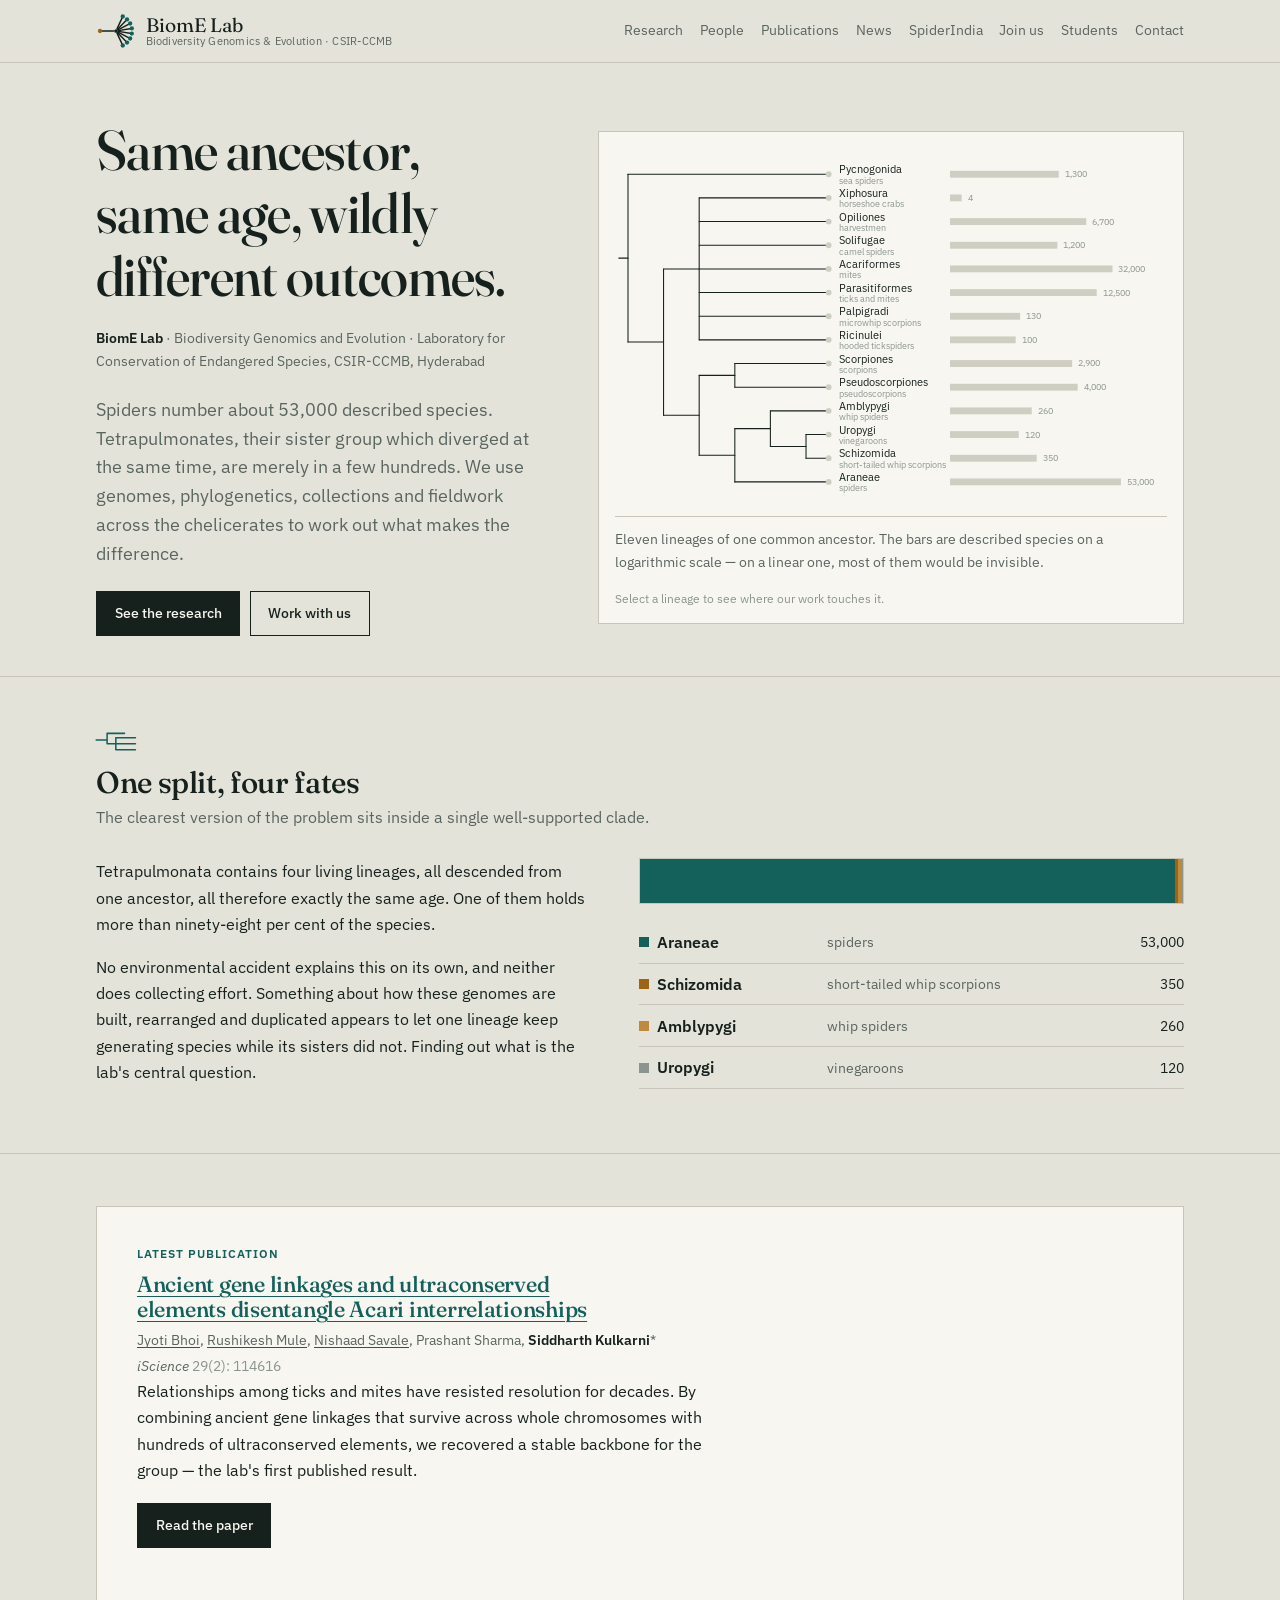
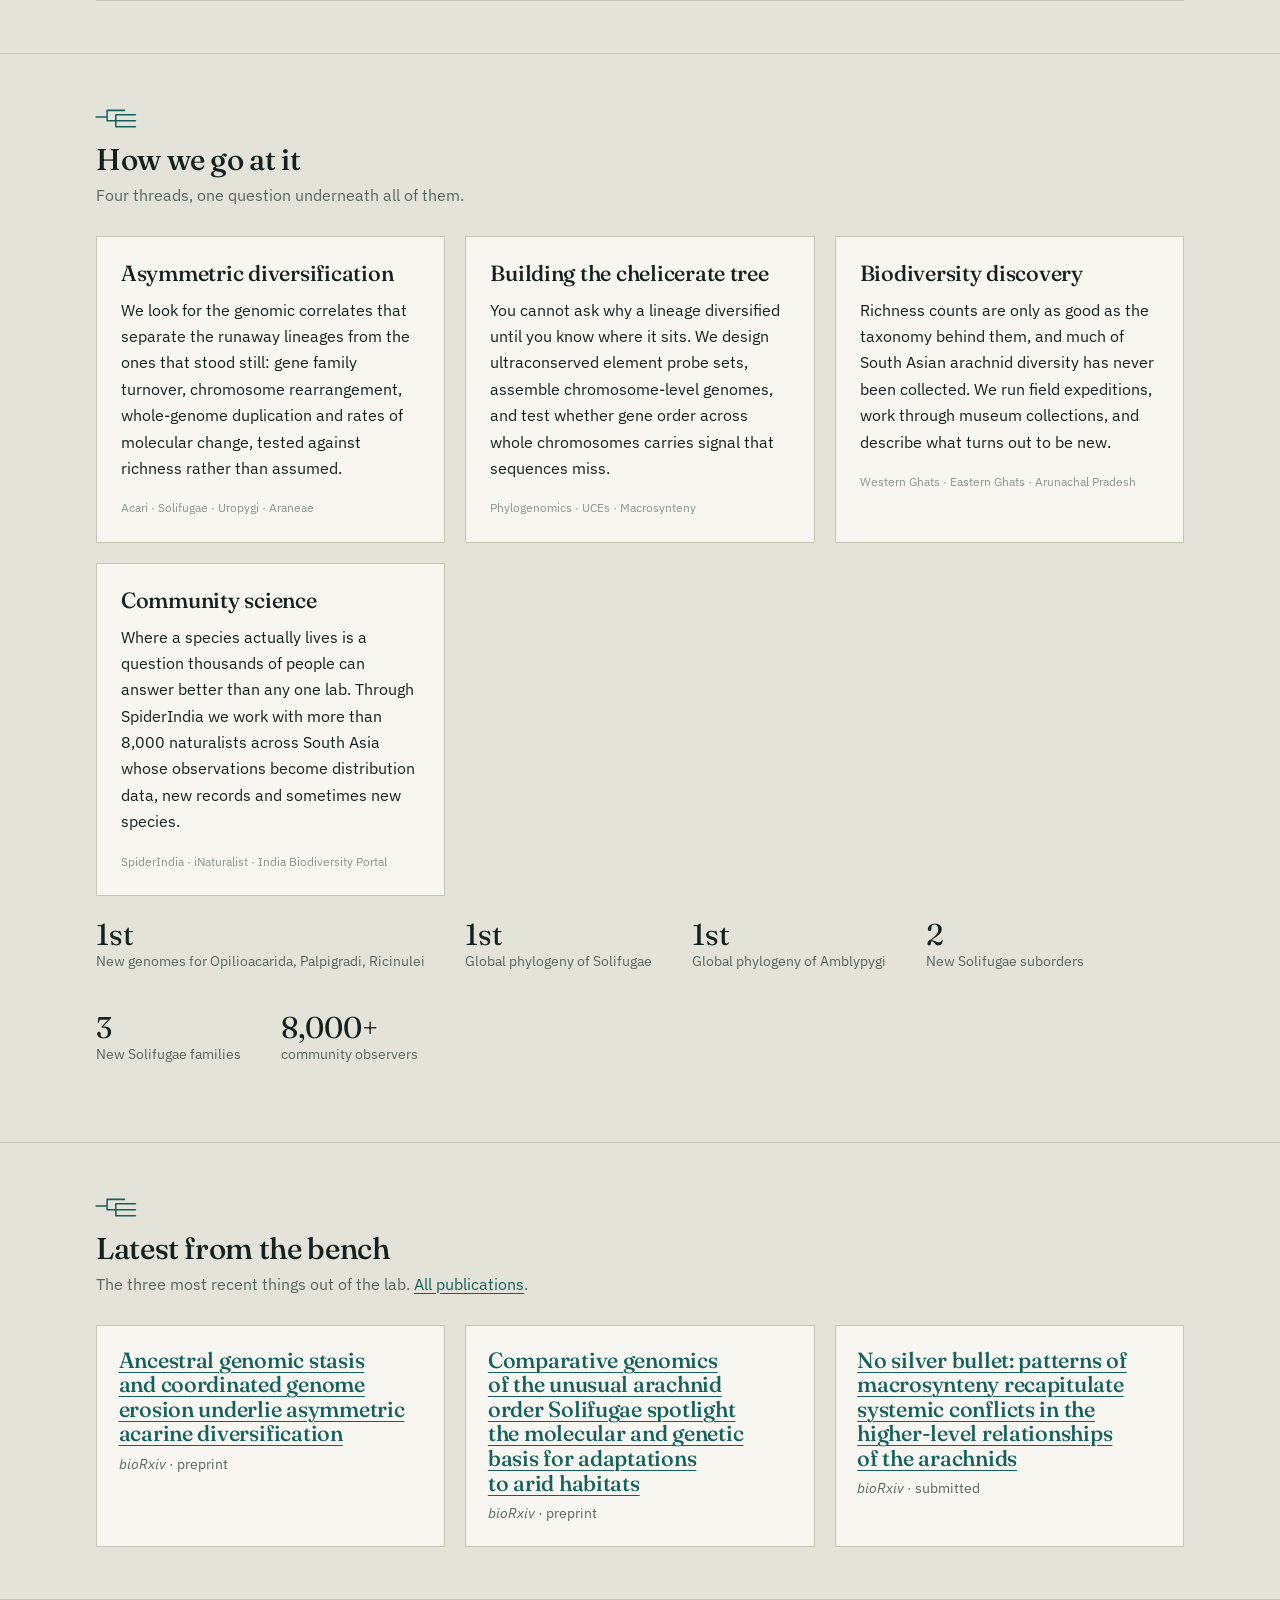
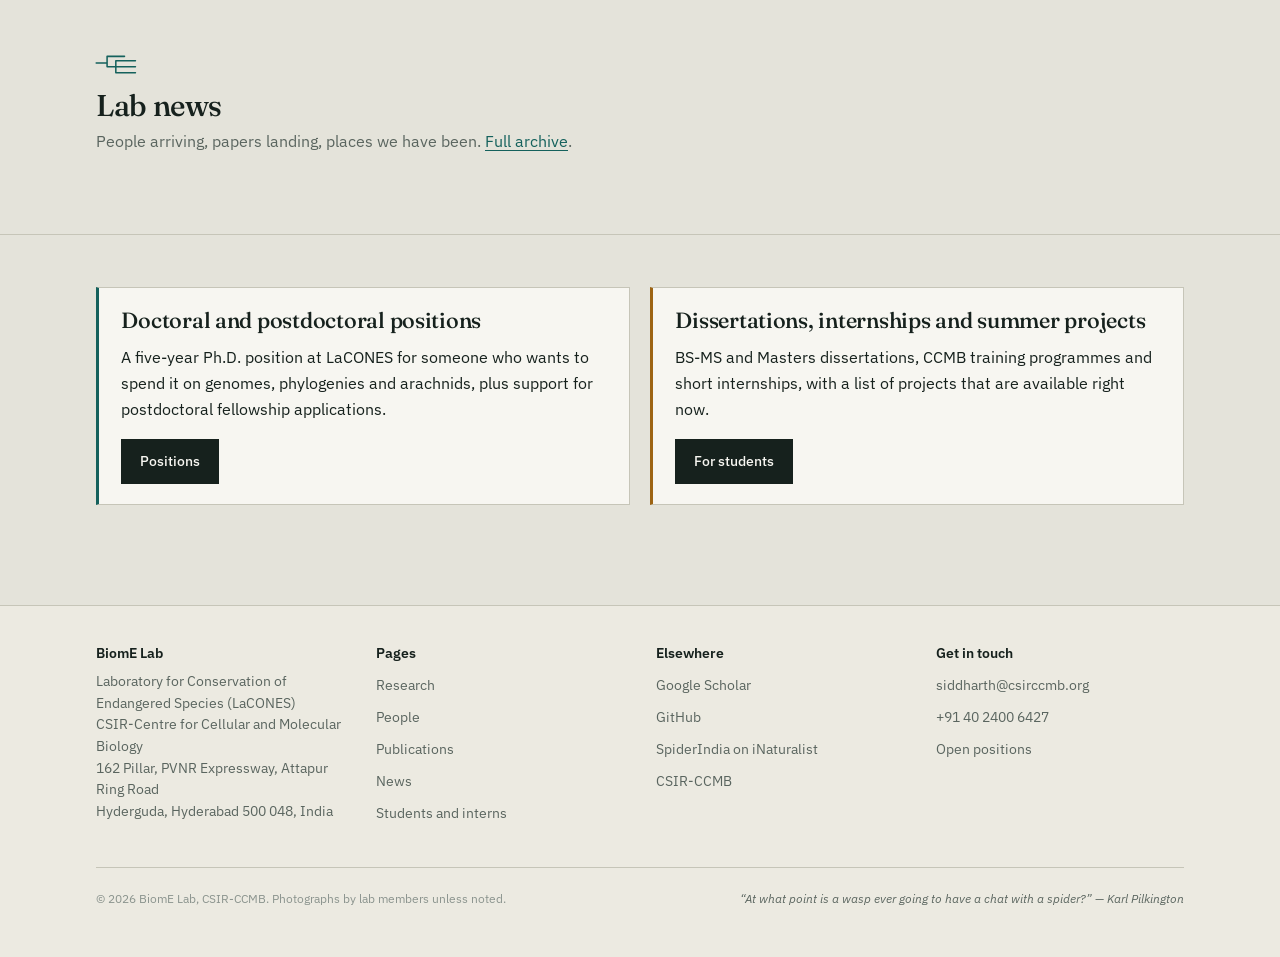
==== index.html @ a08369f1 "Add files via upload" ====
<!doctype html>
<html lang="en">
<head>
<meta charset="utf-8">
<meta name="viewport" content="width=device-width, initial-scale=1">
<title>BiomE Lab &mdash; Biodiversity Genomics and Evolution, CSIR-CCMB</title>
<meta name="description" content="BiomE Lab at CSIR-CCMB Hyderabad asks why lineages of equal age end up so unequal in species richness, using chelicerate genomics, phylogenetics and community science.">
<link rel="canonical" href="https://kulkarni-lab.github.io/index.html">
<meta property="og:title" content="BiomE Lab &mdash; Biodiversity Genomics and Evolution, CSIR-CCMB">
<meta property="og:description" content="BiomE Lab at CSIR-CCMB Hyderabad asks why lineages of equal age end up so unequal in species richness, using chelicerate genomics, phylogenetics and community science.">
<meta property="og:type" content="website">
<meta property="og:url" content="https://kulkarni-lab.github.io/index.html">
<meta property="og:image" content="https://kulkarni-lab.github.io/assets/img/og-card.png">
<meta name="twitter:card" content="summary_large_image">
<link rel="icon" href="assets/img/favicon.svg" type="image/svg+xml">
<link rel="preconnect" href="https://fonts.googleapis.com">
<link rel="preconnect" href="https://fonts.gstatic.com" crossorigin>
<link href="https://fonts.googleapis.com/css2?family=Fraunces:opsz,wght@9..144,300..700&family=IBM+Plex+Sans:ital,wght@0,400;0,500;0,600;1,400&display=swap" rel="stylesheet">
<link rel="stylesheet" href="assets/css/style.css">
</head>
<body>
<a class="skip" href="#main">Skip to content</a>

<header class="site-header">
  <div class="shell header-inner">
    <a class="wordmark" href="index.html">
      <svg viewBox="0 0 100 100" class="mark" aria-hidden="true" focusable="false">
  <g fill="none" stroke="currentColor" stroke-width="3.6" stroke-linecap="round">
    <path d="M44 50 H11"/>
    <path d="M52.5 44.6 L66.5 14.7"/>
    <path d="M54.1 45.7 L76.9 21.7"/>
    <path d="M55.3 47.2 L84.5 31.8"/>
    <path d="M55.9 49.0 L88.5 43.7"/>
    <path d="M55.9 51.0 L88.5 56.3"/>
    <path d="M55.3 52.8 L84.5 68.2"/>
    <path d="M54.1 54.3 L76.9 78.3"/>
    <path d="M52.5 55.4 L66.5 85.3"/>
  </g>
  <circle cx="50" cy="50" r="4.6" fill="currentColor"/>
  <circle class="mark-lone" cx="10" cy="50" r="5.4"/>
  <circle class="mark-tip" cx="66.9" cy="13.7" r="5.4"/>
  <circle class="mark-tip" cx="77.6" cy="21.0" r="5.4"/>
  <circle class="mark-tip" cx="85.4" cy="31.3" r="5.4"/>
  <circle class="mark-tip" cx="89.5" cy="43.5" r="5.4"/>
  <circle class="mark-tip" cx="89.5" cy="56.5" r="5.4"/>
  <circle class="mark-tip" cx="85.4" cy="68.7" r="5.4"/>
  <circle class="mark-tip" cx="77.6" cy="79.0" r="5.4"/>
  <circle class="mark-tip" cx="66.9" cy="86.3" r="5.4"/>
</svg>
      <span class="wordmark-text">
        <span class="wordmark-name">BiomE Lab</span>
        <span class="wordmark-sub">Biodiversity Genomics &amp; Evolution &middot; CSIR-CCMB</span>
      </span>
    </a>
    <button class="nav-toggle" type="button" aria-expanded="false" aria-controls="primary-nav">Menu</button>
    <nav class="nav" id="primary-nav" aria-label="Primary">
      <a href="research.html">Research</a>
      <a href="people.html">People</a>
      <a href="publications.html">Publications</a>
      <a href="news.html">News</a>
      <a href="spiderindia.html">SpiderIndia</a>
      <a href="join.html">Join us</a>
      <a href="students.html">Students</a>
      <a href="contact.html">Contact</a>
    </nav>
  </div>
</header>

<main id="main">

<section class="hero">
  <div class="shell hero-grid">
    <div>
      <h1>Same ancestor, same age, wildly different outcomes.</h1>
      <p class="hero-place"><strong>BiomE Lab</strong> &middot; Biodiversity Genomics and Evolution &middot;
        Laboratory for Conservation of Endangered Species, CSIR-CCMB, Hyderabad</p>
      <p class="lede">Spiders number about 53,000 described species. Tetrapulmonates, their
        sister group which diverged at the same time, are merely in a few hundreds. We use genomes, phylogenetics, collections and fieldwork
        across the chelicerates to work out what makes the difference.</p>
      <div class="btn-row">
        <a class="btn btn-solid" href="research.html">See the research</a>
        <a class="btn" href="students.html">Work with us</a>
      </div>
    </div>
    <div class="tree-panel">
      <div class="tree">
      <svg class="tree-svg tree-full" viewBox="0 0 646 412" role="img" aria-labelledby="tt-full td-full">
      <title id="tt-full">Described species richness across the chelicerates</title>
      <desc id="td-full">A branching diagram of 14 chelicerate lineages, each with a bar showing approximate described species richness on a logarithmic scale. Horseshoe crabs have four living species; spiders have about fifty-three thousand. Scorpions and pseudoscorpions are drawn as the nearest relatives of spiders, whip spiders, vinegaroons and short-tailed whip scorpions together.</desc>
      <path class="branch-line" d="M4.5 124.2 H15.2"/>
      <path class="branch-line" d="M15.2 26.0 V222.4"/>
      <path class="branch-line" d="M15.2 26.0 H250.0"/>
      <path class="branch-line" d="M15.2 222.4 H56.8"/>
      <path class="branch-line" d="M56.8 136.8 V308.1"/>
      <path class="branch-line" d="M56.8 136.8 H98.5"/>
      <path class="branch-line" d="M98.5 53.7 V219.8"/>
      <path class="branch-line" d="M98.5 53.7 H250.0"/>
      <path class="branch-line" d="M98.5 81.4 H250.0"/>
      <path class="branch-line" d="M98.5 109.1 H250.0"/>
      <path class="branch-line" d="M98.5 136.8 H250.0"/>
      <path class="branch-line" d="M98.5 164.5 H250.0"/>
      <path class="branch-line" d="M98.5 192.2 H250.0"/>
      <path class="branch-line" d="M98.5 219.8 H250.0"/>
      <path class="branch-line" d="M56.8 308.1 H98.5"/>
      <path class="branch-line" d="M98.5 261.4 V354.8"/>
      <path class="branch-line" d="M98.5 261.4 H140.2"/>
      <path class="branch-line" d="M140.2 247.5 V275.2"/>
      <path class="branch-line" d="M140.2 247.5 H250.0"/>
      <path class="branch-line" d="M140.2 275.2 H250.0"/>
      <path class="branch-line" d="M98.5 354.8 H140.2"/>
      <path class="branch-line" d="M140.2 323.7 V386.0"/>
      <path class="branch-line" d="M140.2 323.7 H181.8"/>
      <path class="branch-line" d="M181.8 302.9 V344.5"/>
      <path class="branch-line" d="M181.8 302.9 H250.0"/>
      <path class="branch-line" d="M181.8 344.5 H223.5"/>
      <path class="branch-line" d="M223.5 330.6 V358.3"/>
      <path class="branch-line" d="M223.5 330.6 H250.0"/>
      <path class="branch-line" d="M223.5 358.3 H250.0"/>
      <path class="branch-line" d="M140.2 386.0 H250.0"/>
      <g class="tip-group" tabindex="0" role="button" data-name="Pycnogonida" data-count="1,300" data-note="We helped assemble the genome that revealed a shared Hox cluster motif in arthropods with a reduced rear body."><rect class="tip-hit" x="242" y="12.0" width="384" height="28"/><circle class="tip-dot" cx="250" cy="26.0" r="3.4"/><text class="tip-label" x="262" y="25.0">Pycnogonida</text><text class="tip-common" x="262" y="37.0">sea spiders</text><rect class="tip-bar" x="392" y="22.0" width="127.2" height="8"/><text class="tip-count" x="526.2" y="29.5">1,300</text></g>
      <g class="tip-group" tabindex="0" role="button" data-name="Xiphosura" data-count="4" data-note="Four living species, and a lineage older than most of this tree. Their gene trees conflict with the species tree in a way that points to ancient hybridisation."><rect class="tip-hit" x="242" y="39.7" width="384" height="28"/><circle class="tip-dot" cx="250" cy="53.7" r="3.4"/><text class="tip-label" x="262" y="52.7">Xiphosura</text><text class="tip-common" x="262" y="64.7">horseshoe crabs</text><rect class="tip-bar" x="392" y="49.7" width="13.6" height="8"/><text class="tip-count" x="412.6" y="57.2">4</text></g>
      <g class="tip-group" tabindex="0" role="button" data-name="Opiliones" data-count="6,700" data-note="Diverse, ancient, and still moving around the tree depending on which data you use."><rect class="tip-hit" x="242" y="67.4" width="384" height="28"/><circle class="tip-dot" cx="250" cy="81.4" r="3.4"/><text class="tip-label" x="262" y="80.4">Opiliones</text><text class="tip-common" x="262" y="92.4">harvestmen</text><rect class="tip-bar" x="392" y="77.4" width="159.4" height="8"/><text class="tip-count" x="558.4" y="84.9">6,700</text></g>
      <g class="tip-group" tabindex="0" role="button" data-name="Solifugae" data-count="1,200" data-note="We published their first global phylogeny and named three new families in the process."><rect class="tip-hit" x="242" y="95.1" width="384" height="28"/><circle class="tip-dot" cx="250" cy="109.1" r="3.4"/><text class="tip-label" x="262" y="108.1">Solifugae</text><text class="tip-common" x="262" y="120.1">camel spiders</text><rect class="tip-bar" x="392" y="105.1" width="125.6" height="8"/><text class="tip-count" x="524.6" y="112.6">1,200</text></g>
      <g class="tip-group" tabindex="0" role="button" data-name="Acariformes" data-count="32,000" data-note="One of the two great acarine radiations, and the one with the most eroded genomes we have looked at."><rect class="tip-hit" x="242" y="122.8" width="384" height="28"/><circle class="tip-dot" cx="250" cy="136.8" r="3.4"/><text class="tip-label" x="262" y="135.8">Acariformes</text><text class="tip-common" x="262" y="147.8">mites</text><rect class="tip-bar" x="392" y="132.8" width="190.1" height="8"/><text class="tip-count" x="589.1" y="140.3">32,000</text></g>
      <g class="tip-group" tabindex="0" role="button" data-name="Parasitiformes" data-count="12,500" data-note="Our first paper from Hyderabad settled how the major acarine lineages fit together."><rect class="tip-hit" x="242" y="150.5" width="384" height="28"/><circle class="tip-dot" cx="250" cy="164.5" r="3.4"/><text class="tip-label" x="262" y="163.5">Parasitiformes</text><text class="tip-common" x="262" y="175.5">ticks and mites</text><rect class="tip-bar" x="392" y="160.5" width="171.6" height="8"/><text class="tip-count" x="570.6" y="168.0">12,500</text></g>
      <g class="tip-group" tabindex="0" role="button" data-name="Palpigradi" data-count="130" data-note="The smallest and most elusive arachnid order, rarely collected and still short of a well-sampled phylogeny."><rect class="tip-hit" x="242" y="178.2" width="384" height="28"/><circle class="tip-dot" cx="250" cy="192.2" r="3.4"/><text class="tip-label" x="262" y="191.2">Palpigradi</text><text class="tip-common" x="262" y="203.2">microwhip scorpions</text><rect class="tip-bar" x="392" y="188.2" width="82.0" height="8"/><text class="tip-count" x="481.0" y="195.7">130</text></g>
      <g class="tip-group" tabindex="0" role="button" data-name="Ricinulei" data-count="100" data-note="Slow-moving, armoured, and known from a fossil record older than most of their relatives' family trees."><rect class="tip-hit" x="242" y="205.8" width="384" height="28"/><circle class="tip-dot" cx="250" cy="219.8" r="3.4"/><text class="tip-label" x="262" y="218.8">Ricinulei</text><text class="tip-common" x="262" y="230.8">hooded tickspiders</text><rect class="tip-bar" x="392" y="215.8" width="76.8" height="8"/><text class="tip-count" x="475.8" y="223.3">100</text></g>
      <g class="tip-group" tabindex="0" role="button" data-name="Scorpiones" data-count="2,900" data-note="They carry a whole-genome duplication that they share with spiders and vinegaroons — and, on this topology, are the nearest relatives of that whole group."><rect class="tip-hit" x="242" y="233.5" width="384" height="28"/><circle class="tip-dot" cx="250" cy="247.5" r="3.4"/><text class="tip-label" x="262" y="246.5">Scorpiones</text><text class="tip-common" x="262" y="258.5">scorpions</text><rect class="tip-bar" x="392" y="243.5" width="142.9" height="8"/><text class="tip-count" x="541.9" y="251.0">2,900</text></g>
      <g class="tip-group" tabindex="0" role="button" data-name="Pseudoscorpiones" data-count="4,000" data-note="Thirty times more species than a vinegaroon, on a branch of much the same age, and stubbornly hard to place."><rect class="tip-hit" x="242" y="261.2" width="384" height="28"/><circle class="tip-dot" cx="250" cy="275.2" r="3.4"/><text class="tip-label" x="262" y="274.2">Pseudoscorpiones</text><text class="tip-common" x="262" y="286.2">pseudoscorpions</text><rect class="tip-bar" x="392" y="271.2" width="149.3" height="8"/><text class="tip-count" x="548.3" y="278.7">4,000</text></g>
      <g class="tip-group" tabindex="0" role="button" data-name="Amblypygi" data-count="260" data-note="Rediscovering one relict lineage unlocked the first global phylogeny of the order."><rect class="tip-hit" x="242" y="288.9" width="384" height="28"/><circle class="tip-dot" cx="250" cy="302.9" r="3.4"/><text class="tip-label" x="262" y="301.9">Amblypygi</text><text class="tip-common" x="262" y="313.9">whip spiders</text><rect class="tip-bar" x="392" y="298.9" width="95.6" height="8"/><text class="tip-count" x="494.6" y="306.4">260</text></g>
      <g class="tip-group" tabindex="0" role="button" data-name="Uropygi" data-count="120" data-note="A hundred-odd species, and exactly the same age as the spiders. We assembled the first chromosome-level genome for the order."><rect class="tip-hit" x="242" y="316.6" width="384" height="28"/><circle class="tip-dot" cx="250" cy="330.6" r="3.4"/><text class="tip-label" x="262" y="329.6">Uropygi</text><text class="tip-common" x="262" y="341.6">vinegaroons</text><rect class="tip-bar" x="392" y="326.6" width="80.4" height="8"/><text class="tip-count" x="479.4" y="334.1">120</text></g>
      <g class="tip-group" tabindex="0" role="button" data-name="Schizomida" data-count="350" data-note="The closest living relatives of the vinegaroons, and rarely collected as anything more than a bycatch."><rect class="tip-hit" x="242" y="344.3" width="384" height="28"/><circle class="tip-dot" cx="250" cy="358.3" r="3.4"/><text class="tip-label" x="262" y="357.3">Schizomida</text><text class="tip-common" x="262" y="369.3">short-tailed whip scorpions</text><rect class="tip-bar" x="392" y="354.3" width="101.4" height="8"/><text class="tip-count" x="500.4" y="361.8">350</text></g>
      <g class="tip-group" tabindex="0" role="button" data-name="Araneae" data-count="53,000" data-note="About 53,000 described species, and the thread that runs through everything the lab does."><rect class="tip-hit" x="242" y="372.0" width="384" height="28"/><circle class="tip-dot" cx="250" cy="386.0" r="3.4"/><text class="tip-label" x="262" y="385.0">Araneae</text><text class="tip-common" x="262" y="397.0">spiders</text><rect class="tip-bar" x="392" y="382.0" width="200.0" height="8"/><text class="tip-count" x="599.0" y="389.5">53,000</text></g>
      </svg>
      <svg class="tree-svg tree-compact" viewBox="0 0 380 412" role="img" aria-labelledby="tt-compact td-compact">
      <title id="tt-compact">Described species richness across the chelicerates</title>
      <desc id="td-compact">A branching diagram of 14 chelicerate lineages, each with a bar showing approximate described species richness on a logarithmic scale. Horseshoe crabs have four living species; spiders have about fifty-three thousand. Scorpions and pseudoscorpions are drawn as the nearest relatives of spiders, whip spiders, vinegaroons and short-tailed whip scorpions together.</desc>
      <path class="branch-line" d="M1.9 124.2 H6.4"/>
      <path class="branch-line" d="M6.4 26.0 V222.4"/>
      <path class="branch-line" d="M6.4 26.0 H106.0"/>
      <path class="branch-line" d="M6.4 222.4 H24.1"/>
      <path class="branch-line" d="M24.1 136.8 V308.1"/>
      <path class="branch-line" d="M24.1 136.8 H41.8"/>
      <path class="branch-line" d="M41.8 53.7 V219.8"/>
      <path class="branch-line" d="M41.8 53.7 H106.0"/>
      <path class="branch-line" d="M41.8 81.4 H106.0"/>
      <path class="branch-line" d="M41.8 109.1 H106.0"/>
      <path class="branch-line" d="M41.8 136.8 H106.0"/>
      <path class="branch-line" d="M41.8 164.5 H106.0"/>
      <path class="branch-line" d="M41.8 192.2 H106.0"/>
      <path class="branch-line" d="M41.8 219.8 H106.0"/>
      <path class="branch-line" d="M24.1 308.1 H41.8"/>
      <path class="branch-line" d="M41.8 261.4 V354.8"/>
      <path class="branch-line" d="M41.8 261.4 H59.4"/>
      <path class="branch-line" d="M59.4 247.5 V275.2"/>
      <path class="branch-line" d="M59.4 247.5 H106.0"/>
      <path class="branch-line" d="M59.4 275.2 H106.0"/>
      <path class="branch-line" d="M41.8 354.8 H59.4"/>
      <path class="branch-line" d="M59.4 323.7 V386.0"/>
      <path class="branch-line" d="M59.4 323.7 H77.1"/>
      <path class="branch-line" d="M77.1 302.9 V344.5"/>
      <path class="branch-line" d="M77.1 302.9 H106.0"/>
      <path class="branch-line" d="M77.1 344.5 H94.8"/>
      <path class="branch-line" d="M94.8 330.6 V358.3"/>
      <path class="branch-line" d="M94.8 330.6 H106.0"/>
      <path class="branch-line" d="M94.8 358.3 H106.0"/>
      <path class="branch-line" d="M59.4 386.0 H106.0"/>
      <g class="tip-group" tabindex="0" role="button" data-name="Pycnogonida" data-count="1,300" data-note="We helped assemble the genome that revealed a shared Hox cluster motif in arthropods with a reduced rear body."><rect class="tip-hit" x="98" y="12.0" width="266" height="28"/><circle class="tip-dot" cx="106" cy="26.0" r="3.4"/><text class="tip-label" x="116" y="30.0">Pycnogonida</text><rect class="tip-bar" x="264" y="22.0" width="67.4" height="8"/></g>
      <g class="tip-group" tabindex="0" role="button" data-name="Xiphosura" data-count="4" data-note="Four living species, and a lineage older than most of this tree. Their gene trees conflict with the species tree in a way that points to ancient hybridisation."><rect class="tip-hit" x="98" y="39.7" width="266" height="28"/><circle class="tip-dot" cx="106" cy="53.7" r="3.4"/><text class="tip-label" x="116" y="57.7">Xiphosura</text><rect class="tip-bar" x="264" y="49.7" width="7.2" height="8"/></g>
      <g class="tip-group" tabindex="0" role="button" data-name="Opiliones" data-count="6,700" data-note="Diverse, ancient, and still moving around the tree depending on which data you use."><rect class="tip-hit" x="98" y="67.4" width="266" height="28"/><circle class="tip-dot" cx="106" cy="81.4" r="3.4"/><text class="tip-label" x="116" y="85.4">Opiliones</text><rect class="tip-bar" x="264" y="77.4" width="84.5" height="8"/></g>
      <g class="tip-group" tabindex="0" role="button" data-name="Solifugae" data-count="1,200" data-note="We published their first global phylogeny and named three new families in the process."><rect class="tip-hit" x="98" y="95.1" width="266" height="28"/><circle class="tip-dot" cx="106" cy="109.1" r="3.4"/><text class="tip-label" x="116" y="113.1">Solifugae</text><rect class="tip-bar" x="264" y="105.1" width="66.6" height="8"/></g>
      <g class="tip-group" tabindex="0" role="button" data-name="Acariformes" data-count="32,000" data-note="One of the two great acarine radiations, and the one with the most eroded genomes we have looked at."><rect class="tip-hit" x="98" y="122.8" width="266" height="28"/><circle class="tip-dot" cx="106" cy="136.8" r="3.4"/><text class="tip-label" x="116" y="140.8">Acariformes</text><rect class="tip-bar" x="264" y="132.8" width="100.7" height="8"/></g>
      <g class="tip-group" tabindex="0" role="button" data-name="Parasitiformes" data-count="12,500" data-note="Our first paper from Hyderabad settled how the major acarine lineages fit together."><rect class="tip-hit" x="98" y="150.5" width="266" height="28"/><circle class="tip-dot" cx="106" cy="164.5" r="3.4"/><text class="tip-label" x="116" y="168.5">Parasitiformes</text><rect class="tip-bar" x="264" y="160.5" width="91.0" height="8"/></g>
      <g class="tip-group" tabindex="0" role="button" data-name="Palpigradi" data-count="130" data-note="The smallest and most elusive arachnid order, rarely collected and still short of a well-sampled phylogeny."><rect class="tip-hit" x="98" y="178.2" width="266" height="28"/><circle class="tip-dot" cx="106" cy="192.2" r="3.4"/><text class="tip-label" x="116" y="196.2">Palpigradi</text><rect class="tip-bar" x="264" y="188.2" width="43.4" height="8"/></g>
      <g class="tip-group" tabindex="0" role="button" data-name="Ricinulei" data-count="100" data-note="Slow-moving, armoured, and known from a fossil record older than most of their relatives' family trees."><rect class="tip-hit" x="98" y="205.8" width="266" height="28"/><circle class="tip-dot" cx="106" cy="219.8" r="3.4"/><text class="tip-label" x="116" y="223.8">Ricinulei</text><rect class="tip-bar" x="264" y="215.8" width="40.7" height="8"/></g>
      <g class="tip-group" tabindex="0" role="button" data-name="Scorpiones" data-count="2,900" data-note="They carry a whole-genome duplication that they share with spiders and vinegaroons — and, on this topology, are the nearest relatives of that whole group."><rect class="tip-hit" x="98" y="233.5" width="266" height="28"/><circle class="tip-dot" cx="106" cy="247.5" r="3.4"/><text class="tip-label" x="116" y="251.5">Scorpiones</text><rect class="tip-bar" x="264" y="243.5" width="75.8" height="8"/></g>
      <g class="tip-group" tabindex="0" role="button" data-name="Pseudoscorpiones" data-count="4,000" data-note="Thirty times more species than a vinegaroon, on a branch of much the same age, and stubbornly hard to place."><rect class="tip-hit" x="98" y="261.2" width="266" height="28"/><circle class="tip-dot" cx="106" cy="275.2" r="3.4"/><text class="tip-label" x="116" y="279.2">Pseudoscorpiones</text><rect class="tip-bar" x="264" y="271.2" width="79.1" height="8"/></g>
      <g class="tip-group" tabindex="0" role="button" data-name="Amblypygi" data-count="260" data-note="Rediscovering one relict lineage unlocked the first global phylogeny of the order."><rect class="tip-hit" x="98" y="288.9" width="266" height="28"/><circle class="tip-dot" cx="106" cy="302.9" r="3.4"/><text class="tip-label" x="116" y="306.9">Amblypygi</text><rect class="tip-bar" x="264" y="298.9" width="50.7" height="8"/></g>
      <g class="tip-group" tabindex="0" role="button" data-name="Uropygi" data-count="120" data-note="A hundred-odd species, and exactly the same age as the spiders. We assembled the first chromosome-level genome for the order."><rect class="tip-hit" x="98" y="316.6" width="266" height="28"/><circle class="tip-dot" cx="106" cy="330.6" r="3.4"/><text class="tip-label" x="116" y="334.6">Uropygi</text><rect class="tip-bar" x="264" y="326.6" width="42.6" height="8"/></g>
      <g class="tip-group" tabindex="0" role="button" data-name="Schizomida" data-count="350" data-note="The closest living relatives of the vinegaroons, and rarely collected as anything more than a bycatch."><rect class="tip-hit" x="98" y="344.3" width="266" height="28"/><circle class="tip-dot" cx="106" cy="358.3" r="3.4"/><text class="tip-label" x="116" y="362.3">Schizomida</text><rect class="tip-bar" x="264" y="354.3" width="53.8" height="8"/></g>
      <g class="tip-group" tabindex="0" role="button" data-name="Araneae" data-count="53,000" data-note="About 53,000 described species, and the thread that runs through everything the lab does."><rect class="tip-hit" x="98" y="372.0" width="266" height="28"/><circle class="tip-dot" cx="106" cy="386.0" r="3.4"/><text class="tip-label" x="116" y="390.0">Araneae</text><rect class="tip-bar" x="264" y="382.0" width="106.0" height="8"/></g>
      </svg>
      </div>
      <p class="tree-note">Eleven lineages of one common ancestor. The bars are described species on
        a logarithmic scale &mdash; on a linear one, most of them would be invisible.</p>
      <p class="tree-caption">Select a lineage to see where our work touches it.</p>
    </div>
  </div>
</section>

<section class="section">
  <div class="shell">
    <div class="section-head">
      <svg class="branch" viewBox="0 0 40 22" aria-hidden="true"><path d="M0 10 H10 M10 4 V13.5 M10 4 H26 M10 13.5 H18 M18 8 V19 M18 8 H36 M18 13.5 H36 M18 19 H36"/></svg>
      <h2>One split, four fates</h2>
      <p>The clearest version of the problem sits inside a single well-supported clade.</p>
    </div>
    <div class="split-grid">
      <div>
        <p>Tetrapulmonata contains four living lineages, all descended from one ancestor, all
          therefore exactly the same age. One of them holds more than ninety-eight per cent of the
          species.</p>
        <p>No environmental accident explains this on its own, and neither does collecting effort.
          Something about how these genomes are built, rearranged and duplicated appears to let one
          lineage keep generating species while its sisters did not. Finding out what is the lab's
          central question.</p>
      </div>
      <div class="split-figure">
        <div class="ratio-bar" role="img"
             aria-label="Of about 53,730 described tetrapulmonate species, 98.6 per cent are spiders, 0.7 per cent Schizomida, 0.5 per cent Amblypygi and 0.2 per cent Uropygi.">
          <span class="ratio-seg ratio-rich" style="width:98.6%"></span>
          <span class="ratio-seg ratio-a" style="width:0.65%"></span>
          <span class="ratio-seg ratio-b" style="width:0.48%"></span>
          <span class="ratio-seg ratio-c" style="width:0.22%"></span>
        </div>
        <dl class="ratio-key">
          <div><dt><span class="sw sw-rich"></span>Araneae</dt><dd>spiders</dd><dd class="n">53,000</dd></div>
          <div><dt><span class="sw sw-a"></span>Schizomida</dt><dd>short-tailed whip scorpions</dd><dd class="n">350</dd></div>
          <div><dt><span class="sw sw-b"></span>Amblypygi</dt><dd>whip spiders</dd><dd class="n">260</dd></div>
          <div><dt><span class="sw sw-c"></span>Uropygi</dt><dd>vinegaroons</dd><dd class="n">120</dd></div>
        </dl>
      </div>
    </div>
  </div>
</section>

<section class="section featured-pub-section">
  <div class="shell">
    <div class="featured-pub" data-featured-pub></div>
  </div>
</section>

<section class="section">
  <div class="shell">
    <div class="section-head">
      <svg class="branch" viewBox="0 0 40 22" aria-hidden="true"><path d="M0 10 H10 M10 4 V13.5 M10 4 H26 M10 13.5 H18 M18 8 V19 M18 8 H36 M18 13.5 H36 M18 19 H36"/></svg>
      <h2>How we go at it</h2>
      <p>Four threads, one question underneath all of them.</p>
    </div>
    <div class="grid grid-2">
      <article class="theme">
        <h3>Asymmetric diversification</h3>
        <p>We look for the genomic correlates that separate the runaway lineages from the ones that
          stood still: gene family turnover, chromosome rearrangement, whole-genome duplication and
          rates of molecular change, tested against richness rather than assumed.</p>
        <p class="taxa"><span>Acari</span><span>Solifugae</span><span>Uropygi</span><span>Araneae</span></p>
      </article>
      <article class="theme">
        <h3>Building the chelicerate tree</h3>
        <p>You cannot ask why a lineage diversified until you know where it sits. We design
          ultraconserved element probe sets, assemble chromosome-level genomes, and test whether gene
          order across whole chromosomes carries signal that sequences miss.</p>
        <p class="taxa"><span>Phylogenomics</span><span>UCEs</span><span>Macrosynteny</span></p>
      </article>
      <article class="theme">
        <h3>Biodiversity discovery</h3>
        <p>Richness counts are only as good as the taxonomy behind them, and much of South Asian
          arachnid diversity has never been collected. We run field expeditions, work through museum
          collections, and describe what turns out to be new.</p>
        <p class="taxa"><span>Western Ghats</span><span>Eastern Ghats</span><span>Arunachal Pradesh</span></p>
      </article>
      <article class="theme">
        <h3>Community science</h3>
        <p>Where a species actually lives is a question thousands of people can answer better than
          any one lab. Through SpiderIndia we work with more than 8,000 naturalists across South Asia
          whose observations become distribution data, new records and sometimes new species.</p>
        <p class="taxa"><span>SpiderIndia</span><span>iNaturalist</span><span>India Biodiversity Portal</span></p>
      </article>
    </div>
    <div class="stats">
      <div><div class="stat-n">1st</div><div class="stat-l">New genomes for Opilioacarida, Palpigradi, Ricinulei</div></div>
      <div><div class="stat-n">1st</div><div class="stat-l">Global phylogeny of Solifugae</div></div>
      <div><div class="stat-n">1st</div><div class="stat-l">Global phylogeny of Amblypygi</div></div>
      <div><div class="stat-n">2</div><div class="stat-l">New Solifugae suborders</div></div>
      <div><div class="stat-n">3</div><div class="stat-l">New Solifugae families</div></div>
      <div><div class="stat-n">8,000+</div><div class="stat-l">community observers</div></div>
    </div>
  </div>
</section>

<section class="section">
  <div class="shell">
    <div class="section-head">
      <svg class="branch" viewBox="0 0 40 22" aria-hidden="true"><path d="M0 10 H10 M10 4 V13.5 M10 4 H26 M10 13.5 H18 M18 8 V19 M18 8 H36 M18 13.5 H36 M18 19 H36"/></svg>
      <h2>Latest from the bench</h2>
      <p>The three most recent things out of the lab. <a href="publications.html">All publications</a>.</p>
    </div>
    <div class="grid grid-3" data-highlights></div>
  </div>
</section>

<section class="section">
  <div class="shell">
    <div class="section-head">
      <svg class="branch" viewBox="0 0 40 22" aria-hidden="true"><path d="M0 10 H10 M10 4 V13.5 M10 4 H26 M10 13.5 H18 M18 8 V19 M18 8 H36 M18 13.5 H36 M18 19 H36"/></svg>
      <h2>Lab news</h2>
      <p>People arriving, papers landing, places we have been. <a href="news.html">Full archive</a>.</p>
    </div>
    <ul class="timeline" style="list-style:none" data-news="6"></ul>
  </div>
</section>

<section class="section">
  <div class="shell">
    <div class="grid grid-2">
      <div class="callout">
        <h3>Doctoral and postdoctoral positions</h3>
        <p>A five-year Ph.D. position at LaCONES for someone who wants to spend it on genomes,
          phylogenies and arachnids, plus support for postdoctoral fellowship applications.</p>
        <p><a class="btn btn-solid" href="join.html">Positions</a></p>
      </div>
      <div class="callout warn">
        <h3>Dissertations, internships and summer projects</h3>
        <p>BS-MS and Masters dissertations, CCMB training programmes and short internships, with a
          list of projects that are available right now.</p>
        <p><a class="btn btn-solid" href="students.html">For students</a></p>
      </div>
    </div>
  </div>
</section>
</main>

<footer class="site-footer">
  <div class="shell">
    <div class="footer-grid">
      <div>
        <h4>BiomE Lab</h4>
        <address>
          Laboratory for Conservation of Endangered Species (LaCONES)<br>
          CSIR-Centre for Cellular and Molecular Biology<br>
          162 Pillar, PVNR Expressway, Attapur Ring Road<br>
          Hyderguda, Hyderabad 500 048, India
        </address>
      </div>
      <div>
        <h4>Pages</h4>
        <ul>
          <li><a href="research.html">Research</a></li>
          <li><a href="people.html">People</a></li>
          <li><a href="publications.html">Publications</a></li>
          <li><a href="news.html">News</a></li>
          <li><a href="students.html">Students and interns</a></li>
        </ul>
      </div>
      <div>
        <h4>Elsewhere</h4>
        <ul>
          <li><a href="https://scholar.google.co.in/citations?user=xo9jTM0AAAAJ&amp;hl=en">Google Scholar</a></li>
          <li><a href="https://github.com/kulkarni-lab">GitHub</a></li>
          <li><a href="https://www.inaturalist.org/projects/spiderindia">SpiderIndia on iNaturalist</a></li>
          <li><a href="https://www.ccmb.res.in/">CSIR-CCMB</a></li>
        </ul>
      </div>
      <div>
        <h4>Get in touch</h4>
        <ul>
          <li><a href="mailto:siddharth@csirccmb.org">siddharth@csirccmb.org</a></li>
          <li><a href="tel:+914024006427">+91 40 2400 6427</a></li>
          <li><a href="join.html">Open positions</a></li>
        </ul>
      </div>
    </div>
    <div class="colophon">
      <span>&copy; <span id="year">2026</span> BiomE Lab, CSIR-CCMB. Photographs by lab members unless noted.</span>
      <em>&ldquo;At what point is a wasp ever going to have a chat with a spider?&rdquo; &mdash; Karl Pilkington</em>
    </div>
  </div>
</footer>

<script src="data/publications.js"></script>
<script src="data/people.js"></script>
<script src="data/projects.js"></script>
<script src="data/news.js"></script>
<script src="assets/js/site.js"></script>
</body>
</html>
---- assets/css/style.css ----
/* ==========================================================================
   BiomE Lab — Biodiversity Genomics & Evolution
   CSIR-Centre for Cellular and Molecular Biology, Hyderabad

   Design tokens live in :root. Change a value here and it updates everywhere.
   ========================================================================== */

:root {
  /* --- Colour -------------------------------------------------------------
     Cool stone (weathered basalt of the Western Ghats plateaus) as the base,
     dark green-black ink, one deep teal for anything interactive, and a
     restrained ochre reserved for "new" / highlight markers only. */
  --stone:        #e4e3da;
  --stone-deep:   #cfcec2;
  --surface:      #f7f6f1;
  --surface-alt:  #eceae1;
  --ink:          #16211d;
  --ink-soft:     #5a655f;
  --ink-faint:    #8b948e;
  --teal:         #14615c;
  --teal-bright:  #1c8079;
  --ochre:        #9d6414;
  --rule:         #c6c5b8;

  /* --- Type --------------------------------------------------------------- */
  --display: "Fraunces", "Iowan Old Style", Georgia, serif;
  --body: "IBM Plex Sans", -apple-system, BlinkMacSystemFont, "Segoe UI", sans-serif;

  --t-xs:   0.78rem;
  --t-sm:   0.875rem;
  --t-base: 1.0rem;
  --t-md:   1.125rem;
  --t-lg:   1.375rem;
  --t-xl:   1.875rem;
  --t-2xl:  2.5rem;
  --t-3xl:  3.5rem;

  /* --- Space -------------------------------------------------------------- */
  --gap: 1.5rem;
  --shell: 68rem;
  --measure: 38rem;
}

/* --- Reset --------------------------------------------------------------- */
*, *::before, *::after { box-sizing: border-box; }

html { -webkit-text-size-adjust: 100%; scroll-behavior: smooth; }
@media (prefers-reduced-motion: reduce) {
  html { scroll-behavior: auto; }
  *, *::before, *::after { animation-duration: .01ms !important; animation-iteration-count: 1 !important; transition-duration: .01ms !important; }
}

body {
  margin: 0;
  background: var(--stone);
  color: var(--ink);
  font-family: var(--body);
  font-size: var(--t-base);
  line-height: 1.65;
  font-feature-settings: "kern", "liga";
  -webkit-font-smoothing: antialiased;
}

img { max-width: 100%; height: auto; display: block; }

a { color: var(--teal); text-decoration: underline; text-decoration-thickness: 1px; text-underline-offset: .18em; }
a:hover { color: var(--teal-bright); }
a:focus-visible,
button:focus-visible,
summary:focus-visible,
input:focus-visible { outline: 2px solid var(--teal); outline-offset: 3px; border-radius: 2px; }

h1, h2, h3, h4 {
  font-family: var(--display);
  font-weight: 500;
  font-variation-settings: "SOFT" 0, "WONK" 1, "opsz" 40;
  line-height: 1.12;
  letter-spacing: -0.012em;
  margin: 0 0 .5em;
  text-wrap: balance;
}

h1 { font-size: var(--t-2xl); }
h2 { font-size: var(--t-xl); }
h3 { font-size: var(--t-lg); }
h4 { font-size: var(--t-md); font-family: var(--body); font-weight: 600; letter-spacing: 0; }

p { margin: 0 0 1em; max-width: var(--measure); }
em, i, .sp { font-style: italic; }

.shell { width: min(100% - 2.5rem, var(--shell)); margin-inline: auto; }
.measure { max-width: var(--measure); }
.lede { font-size: var(--t-md); line-height: 1.6; color: var(--ink-soft); max-width: 34rem; }
.muted { color: var(--ink-soft); }
.small { font-size: var(--t-sm); }

/* --- Skip link ----------------------------------------------------------- */
.skip {
  position: absolute; left: -9999px; top: 0; z-index: 99;
  background: var(--ink); color: var(--surface); padding: .6rem 1rem; text-decoration: none;
}
.skip:focus { left: .5rem; top: .5rem; }

/* --- Header -------------------------------------------------------------- */
.site-header {
  position: sticky; top: 0; z-index: 40;
  background: color-mix(in srgb, var(--stone) 88%, transparent);
  backdrop-filter: saturate(140%) blur(8px);
  border-bottom: 1px solid var(--rule);
}
.header-inner {
  display: flex; align-items: center; justify-content: space-between;
  gap: 1rem; padding: .7rem 0;
}
.wordmark { display: flex; align-items: center; gap: .6rem; text-decoration: none; color: var(--ink); }
.wordmark .mark { width: 40px; height: 40px; flex: none; color: var(--ink); }
.mark .mark-tip { fill: var(--teal); }
.mark .mark-lone { fill: var(--ochre); }
.wordmark-text { display: flex; flex-direction: column; line-height: 1.05; }
.wordmark-name { font-family: var(--display); font-size: 1.22rem; font-variation-settings: "WONK" 1, "opsz" 30; }
.wordmark-sub { font-size: .68rem; color: var(--ink-soft); letter-spacing: .02em; }

.nav-toggle {
  display: none; background: none; border: 1px solid var(--rule); border-radius: 3px;
  color: var(--ink); font: inherit; font-size: var(--t-sm); padding: .4rem .7rem; cursor: pointer;
}
.nav { display: flex; gap: 1.05rem; align-items: center; }
.nav a {
  text-decoration: none; color: var(--ink-soft); font-size: var(--t-sm);
  padding: .2rem 0; border-bottom: 2px solid transparent;
}
.nav a:hover { color: var(--ink); }
.nav a[aria-current="page"] { color: var(--ink); border-bottom-color: var(--teal); }

@media (max-width: 980px) {
  .nav-toggle { display: block; }
  .nav {
    display: none; position: absolute; left: 0; right: 0; top: 100%;
    flex-direction: column; align-items: flex-start; gap: 0;
    background: var(--surface); border-bottom: 1px solid var(--rule); padding: .5rem 1.25rem 1rem;
  }
  .nav.open { display: flex; }
  .nav a { padding: .6rem 0; width: 100%; border-bottom: 1px solid var(--rule); }
  .nav a[aria-current="page"] { border-bottom-color: var(--teal); }
  .site-header { position: relative; }
}

/* --- Hero ---------------------------------------------------------------- */
.hero { padding: 3.5rem 0 2.5rem; }
.hero-grid { display: grid; grid-template-columns: minmax(0, 1fr) minmax(0, 1.28fr); gap: 2.75rem; align-items: center; }
.hero h1 { font-size: var(--t-3xl); font-variation-settings: "SOFT" 0, "WONK" 1, "opsz" 100; margin-bottom: .35em; }
.hero-place { font-size: var(--t-sm); color: var(--ink-soft); margin-bottom: 1.4rem; }
.hero-place strong { font-weight: 600; color: var(--ink); }

@media (max-width: 860px) {
  .hero-grid { grid-template-columns: 1fr; gap: 2rem; }
  .hero { padding: 2.25rem 0 1.5rem; }
  .hero h1 { font-size: var(--t-2xl); }
}

/* --- The cladogram ------------------------------------------------------- */
.tree-panel {
  background: var(--surface); border: 1px solid var(--rule); padding: 1.25rem 1rem .9rem;
}
.tree-svg { width: 100%; height: auto; display: block; }
.tree-compact { display: none; }
@media (max-width: 700px) {
  .tree-full { display: none; }
  .tree-compact { display: block; }
}
.tree .branch-line { fill: none; stroke: var(--ink); stroke-width: 1.25; stroke-linecap: round; }
.tree .tip-label { font-family: var(--body); font-size: 12.5px; fill: var(--ink); }
.tree .tip-common { font-family: var(--body); font-size: 10.5px; fill: var(--ink-faint); }
.tree .tip-count { font-family: var(--body); font-size: 10.5px; fill: var(--ink-faint); }
.tree .tip-bar { fill: var(--stone-deep); transition: fill .18s ease; }
.tree-compact .tip-label { font-size: 14px; }
.tree .tip-group.is-active .tip-bar,
.tree .tip-group:hover .tip-bar,
.tree .tip-group:focus-visible .tip-bar { fill: var(--teal); }
.tree .tip-group.is-active .tip-count,
.tree .tip-group:hover .tip-count { fill: var(--ink); }
.tree .tip-hit { fill: transparent; cursor: pointer; }
.tree .tip-dot { fill: var(--stone-deep); transition: fill .18s ease, r .18s ease; }
.tree .tip-group.is-active .tip-dot,
.tree .tip-group:hover .tip-dot { fill: var(--teal); }
.tree .tip-group.is-active .tip-label,
.tree .tip-group:hover .tip-label { fill: var(--teal); font-weight: 600; }
.tree .tip-group:focus { outline: none; }
.tree .tip-group:focus-visible .tip-dot { fill: var(--teal); }
.tree .tip-group:focus-visible .tip-label { fill: var(--teal); font-weight: 600; }

/* one-time draw-on of the tree */
.tree .branch-line { stroke-dasharray: var(--len, 1200); stroke-dashoffset: var(--len, 1200); animation: draw 1.5s cubic-bezier(.22,.61,.36,1) forwards; }
.tree .tip-group { opacity: 0; animation: tipIn .5s ease forwards; }
@keyframes draw { to { stroke-dashoffset: 0; } }
@keyframes tipIn { to { opacity: 1; } }
@media (prefers-reduced-motion: reduce) {
  .tree .branch-line { stroke-dashoffset: 0; animation: none; }
  .tree .tip-group { opacity: 1; animation: none; }
}

@media (max-width: 620px) { .tree-panel { padding: 1rem .75rem .8rem; } }

.tree-note {
  border-top: 1px solid var(--rule); margin-top: .75rem; padding-top: .7rem;
  font-size: var(--t-sm); color: var(--ink-soft); min-height: 3.4em;
}
.tree-note strong { color: var(--ink); font-weight: 600; }
.tree-caption { font-size: var(--t-xs); color: var(--ink-faint); margin: .5rem 0 0; }

/* --- Buttons ------------------------------------------------------------- */
.btn-row { display: flex; flex-wrap: wrap; gap: .6rem; margin-top: 1.4rem; }
.btn {
  display: inline-block; text-decoration: none; font-size: var(--t-sm); font-weight: 500;
  padding: .62rem 1.1rem; border: 1px solid var(--ink); color: var(--ink); background: transparent;
  transition: background .16s ease, color .16s ease;
}
.btn:hover { background: var(--ink); color: var(--stone); }
.btn-solid { background: var(--ink); color: var(--surface); }
.btn-solid:hover { background: var(--teal); border-color: var(--teal); color: #fff; }

/* --- Sections & the branch rule ------------------------------------------
   The forked hairline marks a section the way a node marks a clade — it is
   the one ornament on the page, so it is used consistently and nowhere else. */
.section { padding: 3.25rem 0; border-top: 1px solid var(--rule); }
.section:first-of-type { border-top: 0; }
.section-head { margin-bottom: 1.75rem; }
.section-head h2 { margin-bottom: .3rem; }
.section-head p { color: var(--ink-soft); margin-bottom: 0; }

.branch { display: block; width: 44px; height: 24px; margin-bottom: .8rem; overflow: visible; }
.branch path { fill: none; stroke: var(--teal); stroke-width: 1.4; stroke-linecap: round; }

/* --- Page header (interior pages) ---------------------------------------- */
.page-head { padding: 3rem 0 1.75rem; border-bottom: 1px solid var(--rule); }
.page-head h1 { margin-bottom: .35em; }

/* --- Cards --------------------------------------------------------------- */
.grid { display: grid; gap: 1.25rem; }
.grid-2 { grid-template-columns: repeat(auto-fit, minmax(19rem, 1fr)); }
.grid-3 { grid-template-columns: repeat(auto-fit, minmax(15rem, 1fr)); }
.grid-4 { grid-template-columns: repeat(auto-fit, minmax(12.5rem, 1fr)); }

.card { background: var(--surface); border: 1px solid var(--rule); padding: 1.35rem; }
.card h3 { margin-bottom: .4rem; }
.card p { margin-bottom: 0; font-size: var(--t-sm); color: var(--ink-soft); max-width: none; }
.card p + p { margin-top: .7rem; }

/* Research themes — numbered only where the content is genuinely a set, not a sequence,
   so themes carry a taxon strip instead of a number. */
.theme { background: var(--surface); border: 1px solid var(--rule); padding: 1.5rem; }
.theme h3 { font-size: var(--t-lg); }
.theme .taxa { font-size: var(--t-xs); color: var(--ink-faint); margin: .9rem 0 0; }
.theme .taxa span::after { content: " · "; }
.theme .taxa span:last-child::after { content: ""; }

/* --- Stats --------------------------------------------------------------- */
.stats { display: flex; flex-wrap: wrap; gap: 2.5rem; padding: 1.5rem 0; }
.stat-n { font-family: var(--display); font-size: var(--t-xl); font-variation-settings: "WONK" 1; line-height: 1; }
.stat-l { font-size: var(--t-sm); color: var(--ink-soft); }

/* --- Timeline (news) ----------------------------------------------------- */
.timeline { position: relative; padding-left: 1.6rem; margin: 0; }
.timeline::before {
  content: ""; position: absolute; left: 4px; top: .55rem; bottom: .55rem;
  width: 1px; background: var(--rule);
}
.entry { position: relative; padding: 0 0 1.9rem; }
.entry::before {
  content: ""; position: absolute; left: -1.6rem; top: .5rem;
  width: 9px; height: 9px; border-radius: 50%;
  background: var(--stone); border: 1.5px solid var(--ink-faint);
}
.entry.is-recent::before { background: var(--ochre); border-color: var(--ochre); }
.entry-date { font-size: var(--t-xs); color: var(--ink-soft); letter-spacing: .01em; }
.entry-body { margin: .15rem 0 0; max-width: var(--measure); }
.entry-body strong { font-weight: 600; }

/* --- People -------------------------------------------------------------- */
.person { background: var(--surface); border: 1px solid var(--rule); }
.person-photo {
  aspect-ratio: 4 / 5; background: var(--surface-alt); position: relative; overflow: hidden;
  display: flex; align-items: center; justify-content: center;
}
.person-photo img { width: 100%; height: 100%; object-fit: cover; position: relative; z-index: 1; }
.person-photo .initials {
  position: absolute; inset: 0; display: flex; align-items: center; justify-content: center;
  font-family: var(--display); font-size: 2rem; color: var(--ink-faint);
  font-variation-settings: "WONK" 1;
}
.person-body { padding: .9rem 1rem 1.1rem; }
.person-body h3 { font-size: 1.05rem; margin-bottom: .1rem; }
.person-role { font-size: var(--t-sm); color: var(--teal); margin: 0 0 .45rem; }
.person-note { font-size: var(--t-sm); color: var(--ink-soft); margin: 0; max-width: none; }
.person-links { margin-top: .55rem; display: flex; gap: .7rem; font-size: var(--t-xs); }

.person-lead { display: grid; grid-template-columns: 15rem minmax(0, 1fr); gap: 2rem; align-items: start; }
.person-lead .person-photo { aspect-ratio: 4 / 5; border: 1px solid var(--rule); }
@media (max-width: 700px) { .person-lead { grid-template-columns: 1fr; } }

.roster-group { margin-bottom: 2.75rem; }
.roster-group > h3 { margin-bottom: .25rem; }
.roster-group > p { color: var(--ink-soft); font-size: var(--t-sm); margin-bottom: 1.1rem; }

.alumni-list { list-style: none; padding: 0; margin: 0; column-gap: 2rem; }
.alumni-list li { padding: .5rem 0; border-bottom: 1px solid var(--rule); font-size: var(--t-sm); break-inside: avoid; }
.alumni-list li span { color: var(--ink-soft); }

/* --- Projects ------------------------------------------------------------ */
.project { border-top: 1px solid var(--rule); padding: 1.5rem 0; display: grid; grid-template-columns: 9rem minmax(0,1fr); gap: 1.5rem; }
.project:last-child { border-bottom: 1px solid var(--rule); }
.project-meta { font-size: var(--t-xs); color: var(--ink-soft); }
.project-meta div + div { margin-top: .3rem; }
.project h3 { font-size: var(--t-md); margin-bottom: .35rem; }
.project p { font-size: var(--t-sm); color: var(--ink-soft); margin-bottom: 0; }
.project-status {
  display: inline-block; font-size: var(--t-xs); border: 1px solid var(--rule);
  padding: .1rem .45rem; color: var(--ink-soft); background: var(--surface);
}
.project-status.live { border-color: var(--teal); color: var(--teal); }
@media (max-width: 640px) { .project { grid-template-columns: 1fr; gap: .6rem; } }

/* --- Publications -------------------------------------------------------- */
.pub-controls {
  display: flex; flex-wrap: wrap; gap: .5rem; align-items: center;
  padding: 1rem 0 1.25rem; border-bottom: 1px solid var(--rule); margin-bottom: 1.5rem;
}
.pub-search {
  font: inherit; font-size: var(--t-sm); padding: .5rem .7rem; border: 1px solid var(--rule);
  background: var(--surface); color: var(--ink); min-width: 15rem; flex: 1 1 15rem;
}
.chip {
  font: inherit; font-size: var(--t-sm); padding: .38rem .75rem; cursor: pointer;
  border: 1px solid var(--rule); background: var(--surface); color: var(--ink-soft);
}
.chip:hover { color: var(--ink); }
.chip[aria-pressed="true"] { background: var(--ink); border-color: var(--ink); color: var(--surface); }

.pub-year { display: grid; grid-template-columns: 5rem minmax(0, 1fr); gap: 1.5rem; padding: 1.25rem 0; border-top: 1px solid var(--rule); }
.pub-year > h3 {
  font-family: var(--display); font-size: var(--t-lg); font-variation-settings: "WONK" 1;
  margin: 0; position: sticky; top: 4.5rem; align-self: start; color: var(--ink-soft);
}
.pub { padding: .55rem 0; }
.pub + .pub { border-top: 1px dotted var(--rule); }
.pub-title { font-size: var(--t-base); margin: 0 0 .2rem; max-width: none; }
.pub-authors { font-size: var(--t-sm); color: var(--ink-soft); margin: 0 0 .15rem; max-width: none; }
.pub-authors b { font-weight: 600; color: var(--ink); }
.pub-authors u { text-decoration: underline; text-decoration-color: var(--teal); text-underline-offset: .15em; }
.pub-venue { font-size: var(--t-sm); color: var(--ink-faint); margin: 0; max-width: none; }
.pub-venue em { color: var(--ink-soft); }
.pub-flag { color: var(--ochre); font-size: var(--t-xs); }
@media (max-width: 640px) {
  .pub-year { grid-template-columns: 1fr; gap: .5rem; }
  .pub-year > h3 { position: static; }
}

.legend { font-size: var(--t-xs); color: var(--ink-faint); margin-top: .5rem; }

/* --- Definition rows (contact, resources) -------------------------------- */
.rows { border-top: 1px solid var(--rule); }
.row { display: grid; grid-template-columns: 11rem minmax(0,1fr); gap: 1.5rem; padding: 1rem 0; border-bottom: 1px solid var(--rule); }
.row > dt { font-size: var(--t-sm); color: var(--ink-soft); }
.row > dd { margin: 0; font-size: var(--t-base); }
@media (max-width: 640px) { .row { grid-template-columns: 1fr; gap: .2rem; } }

/* --- Callout ------------------------------------------------------------- */
.callout { background: var(--surface); border: 1px solid var(--rule); border-left: 3px solid var(--teal); padding: 1.25rem 1.4rem; }
.callout :last-child { margin-bottom: 0; }
.callout.warn { border-left-color: var(--ochre); }

/* --- Figure -------------------------------------------------------------- */
figure { margin: 0 0 1.5rem; }
figure img { border: 1px solid var(--rule); background: var(--surface-alt); }
figcaption { font-size: var(--t-xs); color: var(--ink-faint); margin-top: .5rem; }

/* --- Footer -------------------------------------------------------------- */
.site-footer { border-top: 1px solid var(--rule); margin-top: 3rem; padding: 2.5rem 0 3rem; background: var(--surface-alt); }
.footer-grid { display: grid; grid-template-columns: repeat(auto-fit, minmax(13rem, 1fr)); gap: 2rem; }
.site-footer h4 { font-size: var(--t-sm); margin-bottom: .6rem; }
.site-footer ul { list-style: none; margin: 0; padding: 0; }
.site-footer li { margin-bottom: .35rem; }
.site-footer a { font-size: var(--t-sm); color: var(--ink-soft); text-decoration: none; }
.site-footer a:hover { color: var(--teal); text-decoration: underline; }
.site-footer address { font-style: normal; font-size: var(--t-sm); color: var(--ink-soft); line-height: 1.55; }
.colophon {
  margin-top: 2.25rem; padding-top: 1.25rem; border-top: 1px solid var(--rule);
  display: flex; flex-wrap: wrap; gap: 1rem; justify-content: space-between;
  font-size: var(--t-xs); color: var(--ink-faint);
}
.colophon em { color: var(--ink-soft); }

/* --- Utility ------------------------------------------------------------- */
.visually-hidden {
  position: absolute; width: 1px; height: 1px; padding: 0; margin: -1px;
  overflow: hidden; clip: rect(0 0 0 0); white-space: nowrap; border: 0;
}
.empty { padding: 2rem 0; color: var(--ink-soft); font-size: var(--t-sm); }


/* --- The Tetrapulmonata split ---------------------------------------------
   A linear stacked bar: on this scale three of the four lineages are almost
   invisible, which is the entire point. */
.split-grid { display: grid; grid-template-columns: minmax(0,1fr) minmax(0,1.1fr); gap: 3rem; align-items: start; }
@media (max-width: 800px) { .split-grid { grid-template-columns: 1fr; gap: 1.75rem; } }

.ratio-bar { display: flex; width: 100%; height: 46px; border: 1px solid var(--rule); background: var(--surface); }
.ratio-seg { display: block; height: 100%; min-width: 2px; }
.ratio-rich { background: var(--teal); }
.ratio-a { background: var(--ochre); }
.ratio-b { background: #c08a3e; }
.ratio-c { background: var(--ink-faint); }

.ratio-key { margin: 1.1rem 0 0; }
.ratio-key > div {
  display: grid; grid-template-columns: 11rem minmax(0,1fr) auto; gap: .75rem;
  align-items: baseline; padding: .45rem 0; border-bottom: 1px solid var(--rule);
}
.ratio-key dt { font-weight: 600; display: flex; align-items: center; gap: .5rem; }
.ratio-key dd { margin: 0; font-size: var(--t-sm); color: var(--ink-soft); }
.ratio-key dd.n { font-variant-numeric: tabular-nums; color: var(--ink); }
.sw { width: 10px; height: 10px; flex: none; }
.sw-rich { background: var(--teal); }
.sw-a { background: var(--ochre); }
.sw-b { background: #c08a3e; }
.sw-c { background: var(--ink-faint); }
@media (max-width: 520px) {
  .ratio-key > div { grid-template-columns: minmax(0,1fr) auto; }
  .ratio-key dd:not(.n) { display: none; }
}

/* --- Richness table on the research page ---------------------------------- */
.richness .row { grid-template-columns: 16rem minmax(0,1fr); align-items: center; }
.richness dt { color: var(--ink); }
.richness dt .muted { font-size: var(--t-sm); }
.richness dd.mini { display: flex; align-items: center; gap: .75rem; }
.mini-bar { display: block; height: 9px; background: var(--teal); min-width: 3px; flex: none; }
.mini-n { font-size: var(--t-sm); color: var(--ink-soft); font-variant-numeric: tabular-nums; }
@media (max-width: 640px) { .richness .row { grid-template-columns: 1fr; } }

/* --- Student project cards ------------------------------------------------ */
.project-idea { border-top: 3px solid var(--teal); }
.project-idea .taxa { font-size: var(--t-xs); color: var(--ink-faint); margin: .9rem 0 0; }
.project-idea .taxa span::after { content: " · "; }
.project-idea .taxa span:last-child::after { content: ""; }

.tagline { display: block; margin-top: .4rem; font-size: var(--t-xs); color: var(--ink-faint); }

.note-count { color: var(--ink-soft); }

/* --- Featured publication (home page) --------------------------------------
   Two columns — figure, then text — when a figure exists; renderFeaturedPub()
   adds .no-figure and the JS strips the broken <img> if the file 404s, so a
   missing image degrades to a single, full-width text card rather than a
   broken layout. */
.featured-pub-section { border-top: 1px solid var(--rule); }
.featured-pub {
  display: grid; grid-template-columns: minmax(0, 1fr) minmax(0, 1.2fr);
  gap: 2.5rem; align-items: center;
  background: var(--surface); border: 1px solid var(--rule); padding: 2rem;
}
.featured-pub.no-figure { grid-template-columns: 1fr; padding: 2.25rem 2.5rem; }
.featured-pub.no-figure .featured-pub-text { max-width: 42rem; }

.featured-pub-figure {
  aspect-ratio: 4 / 3; overflow: hidden; background: var(--surface-alt);
  border: 1px solid var(--rule);
}
.featured-pub-figure img { width: 100%; height: 100%; object-fit: cover; }

.featured-pub-kicker {
  font-size: var(--t-xs); text-transform: uppercase; letter-spacing: .08em;
  color: var(--teal); font-weight: 600; margin-bottom: .5rem;
}
.featured-pub-text h3 { margin-bottom: .5rem; }
.featured-pub-text .pub-authors,
.featured-pub-text .pub-venue { max-width: none; }
.featured-pub-text .btn { margin-top: .25rem; }

@media (max-width: 760px) {
  .featured-pub { grid-template-columns: 1fr; padding: 1.5rem; }
  .featured-pub-figure { aspect-ratio: 16 / 9; }
}
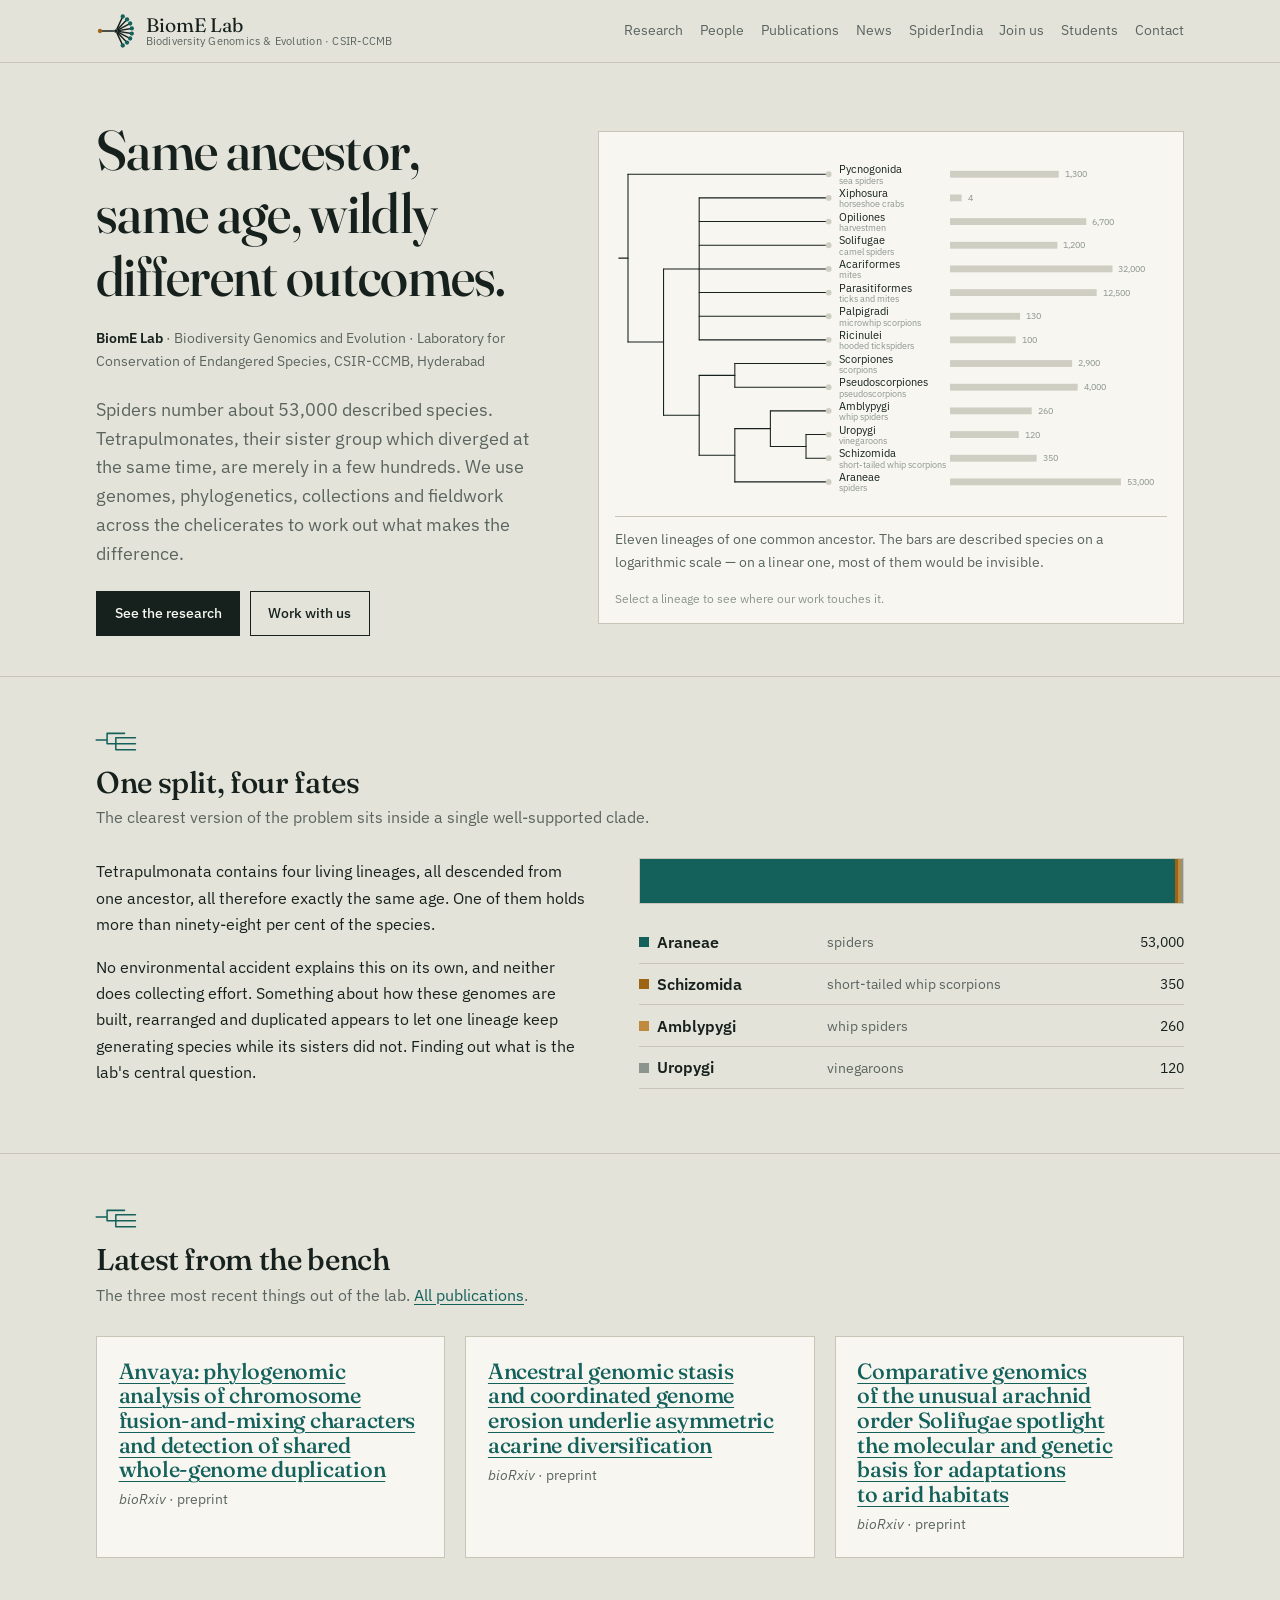
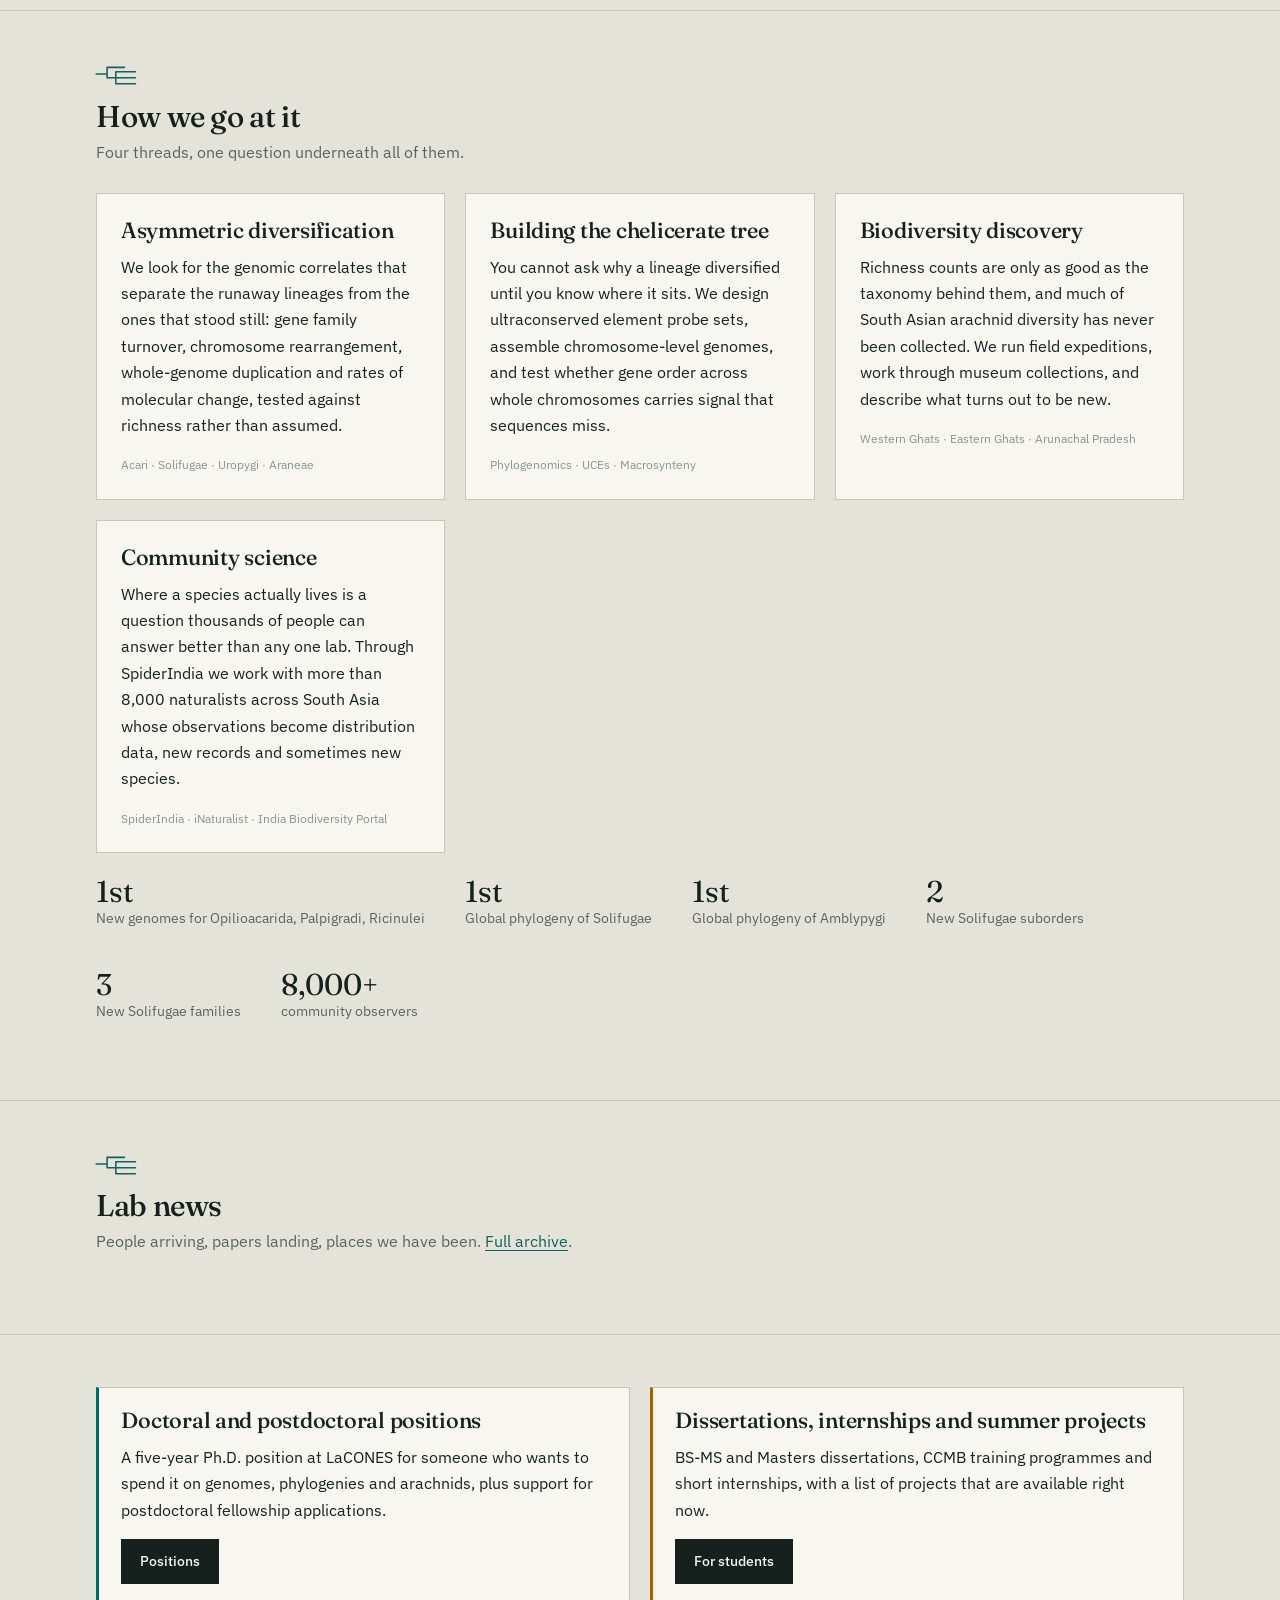
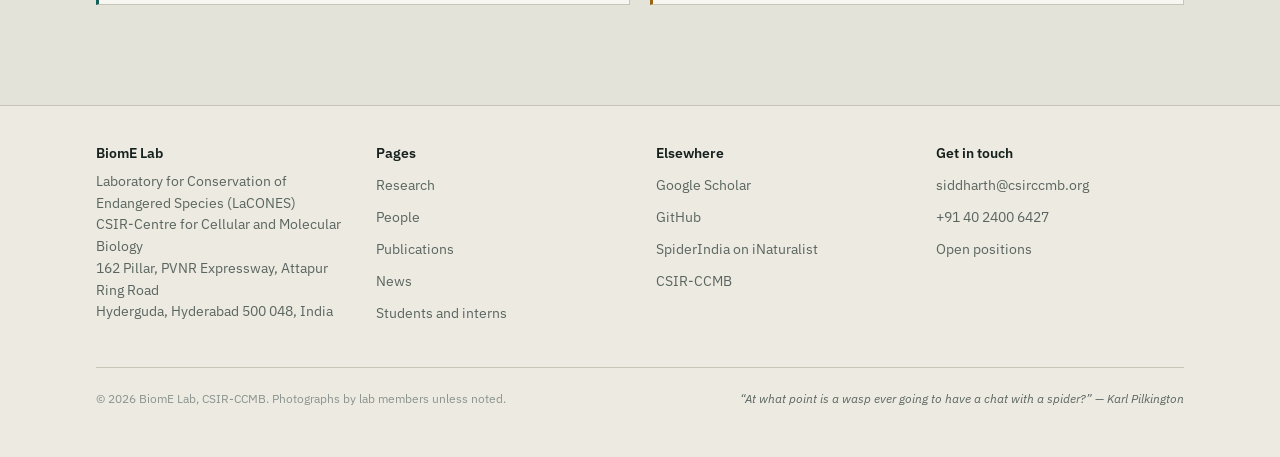
==== commit 189c3269: "Add files via upload" ====
--- a/index.html
+++ b/index.html
@@ -224,9 +224,14 @@
   </div>
 </section>
 
-<section class="section featured-pub-section">
-  <div class="shell">
-    <div class="featured-pub" data-featured-pub></div>
+<section class="section">
+  <div class="shell">
+    <div class="section-head">
+      <svg class="branch" viewBox="0 0 40 22" aria-hidden="true"><path d="M0 10 H10 M10 4 V13.5 M10 4 H26 M10 13.5 H18 M18 8 V19 M18 8 H36 M18 13.5 H36 M18 19 H36"/></svg>
+      <h2>Latest from the bench</h2>
+      <p>The three most recent things out of the lab. <a href="publications.html">All publications</a>.</p>
+    </div>
+    <div class="grid grid-3" data-highlights></div>
   </div>
 </section>
 
@@ -282,17 +287,6 @@
   <div class="shell">
     <div class="section-head">
       <svg class="branch" viewBox="0 0 40 22" aria-hidden="true"><path d="M0 10 H10 M10 4 V13.5 M10 4 H26 M10 13.5 H18 M18 8 V19 M18 8 H36 M18 13.5 H36 M18 19 H36"/></svg>
-      <h2>Latest from the bench</h2>
-      <p>The three most recent things out of the lab. <a href="publications.html">All publications</a>.</p>
-    </div>
-    <div class="grid grid-3" data-highlights></div>
-  </div>
-</section>
-
-<section class="section">
-  <div class="shell">
-    <div class="section-head">
-      <svg class="branch" viewBox="0 0 40 22" aria-hidden="true"><path d="M0 10 H10 M10 4 V13.5 M10 4 H26 M10 13.5 H18 M18 8 V19 M18 8 H36 M18 13.5 H36 M18 19 H36"/></svg>
       <h2>Lab news</h2>
       <p>People arriving, papers landing, places we have been. <a href="news.html">Full archive</a>.</p>
     </div>
--- a/assets/css/style.css
+++ b/assets/css/style.css
@@ -350,6 +350,7 @@
 .pub-venue { font-size: var(--t-sm); color: var(--ink-faint); margin: 0; max-width: none; }
 .pub-venue em { color: var(--ink-soft); }
 .pub-flag { color: var(--ochre); font-size: var(--t-xs); }
+.pub-num { color: var(--ink-faint); font-variant-numeric: tabular-nums; }
 @media (max-width: 640px) {
   .pub-year { grid-template-columns: 1fr; gap: .5rem; }
   .pub-year > h3 { position: static; }
@@ -481,3 +482,31 @@
   .featured-pub { grid-template-columns: 1fr; padding: 1.5rem; }
   .featured-pub-figure { aspect-ratio: 16 / 9; }
 }
+
+/* --- Publications page header: heading + optional cover thumbnails --------
+   renderPubCovers() adds .no-covers to .page-head-split when no paper has a
+   cover, or every cover image fails to load — the grid column then collapses
+   to zero width and the heading text takes the full row, same graceful-empty
+   pattern as .featured-pub.no-figure. */
+.page-head-split {
+  display: grid; grid-template-columns: minmax(0, 1fr) auto;
+  gap: 2rem; align-items: center;
+}
+.page-head-split.no-covers { grid-template-columns: 1fr; }
+.page-head-split.no-covers .pub-covers { display: none; }
+
+.pub-covers {
+  display: grid; grid-template-columns: repeat(3, 4rem); grid-auto-rows: 4rem;
+  gap: .5rem;
+}
+.pub-cover, .pub-cover-link {
+  display: block; width: 4rem; height: 4rem; overflow: hidden;
+  background: var(--surface-alt); border: 1px solid var(--rule);
+}
+.pub-cover img { width: 100%; height: 100%; object-fit: cover; display: block; }
+.pub-cover-link:hover { border-color: var(--teal); }
+
+@media (max-width: 640px) {
+  .page-head-split { grid-template-columns: 1fr; }
+  .pub-covers { display: none; }
+}
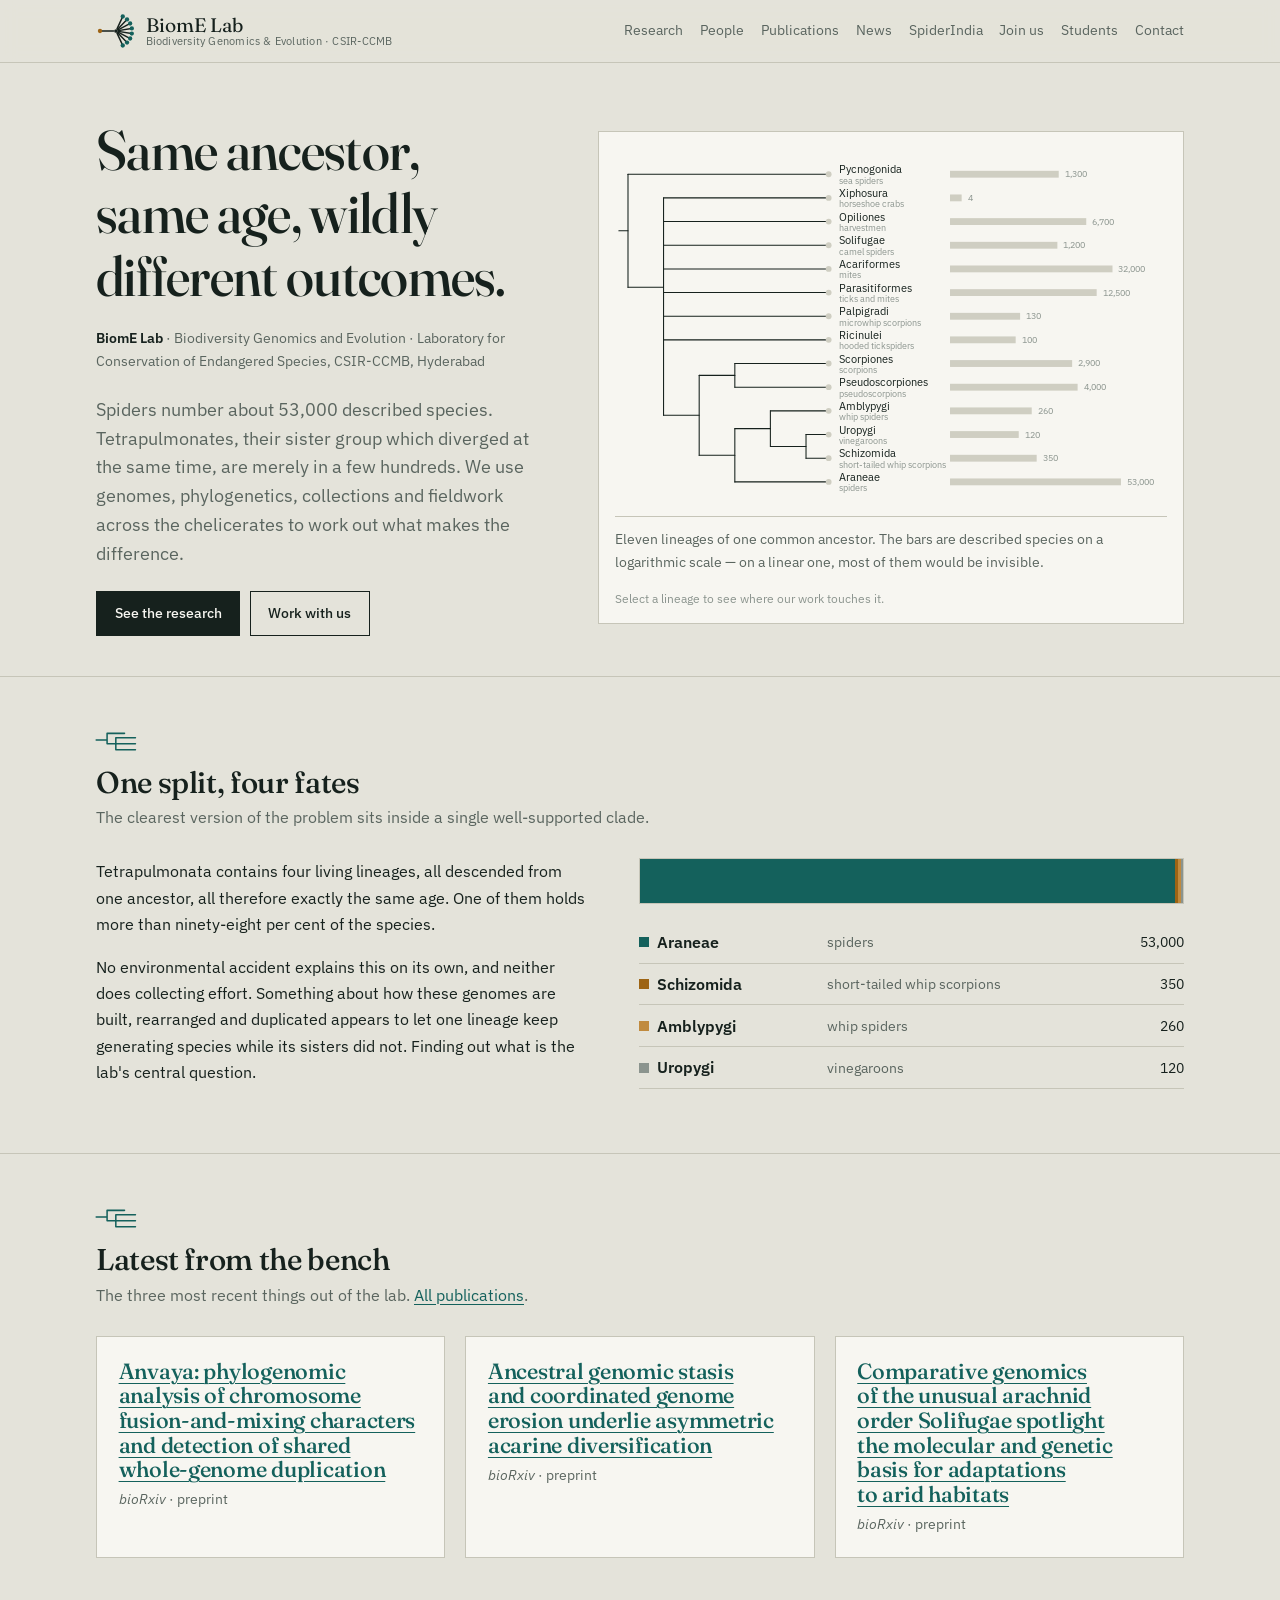
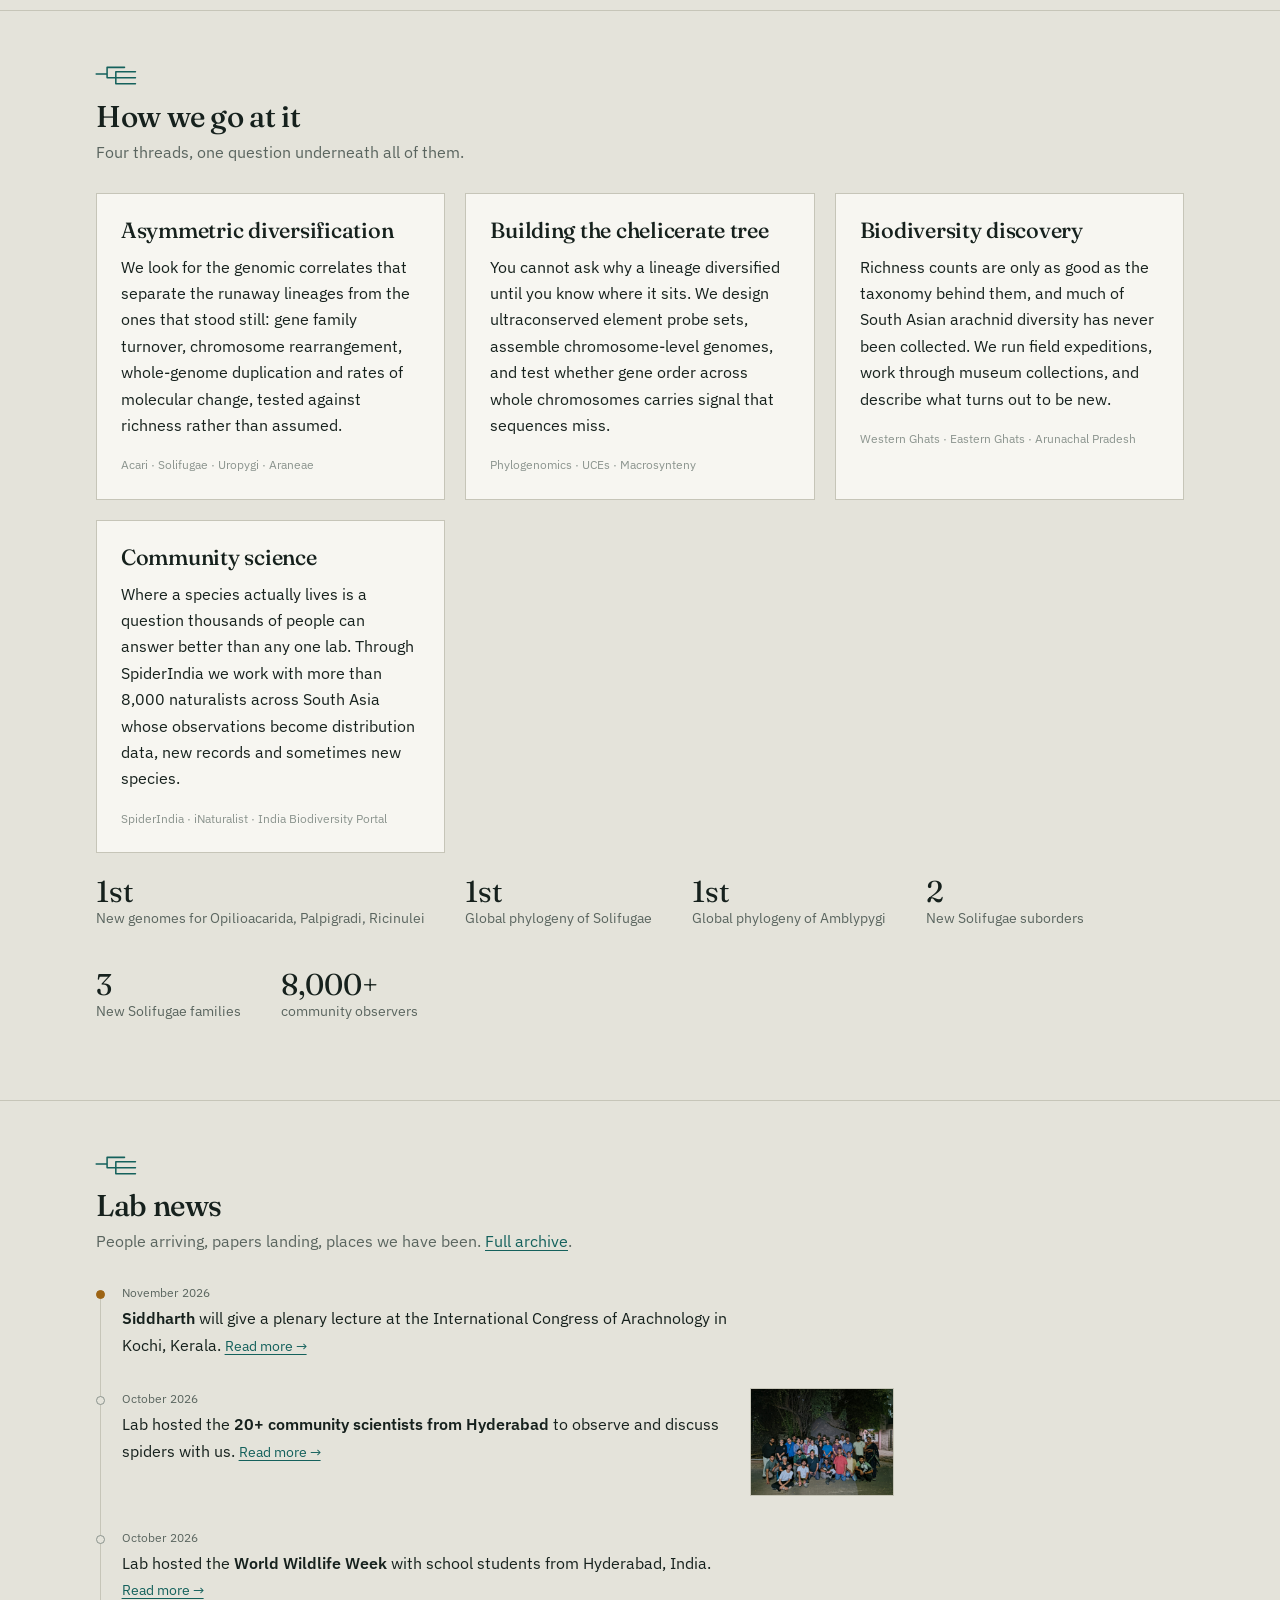
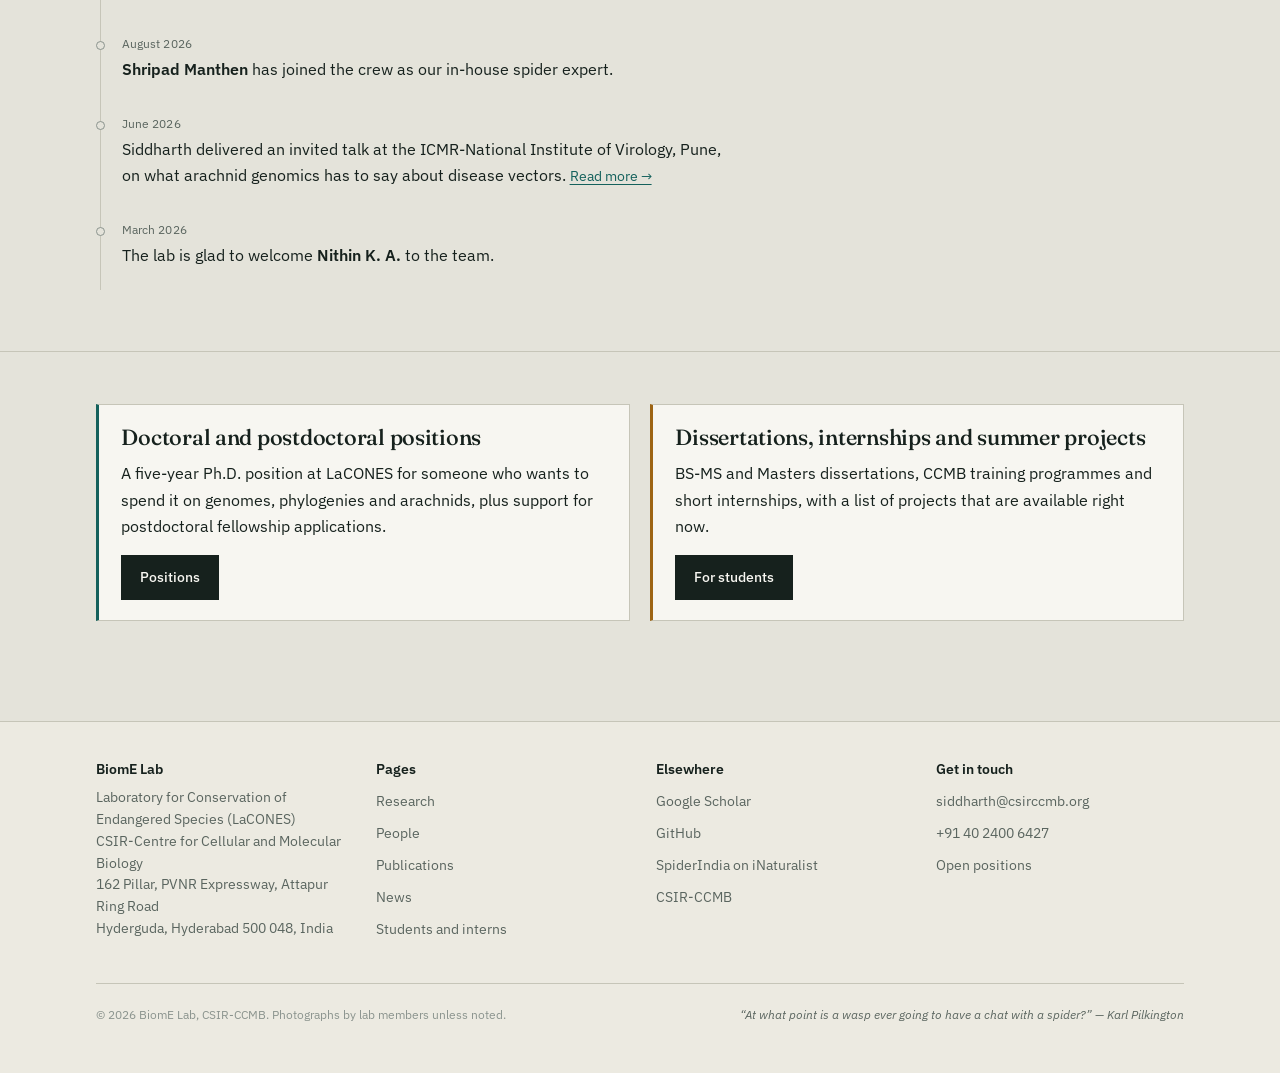
==== commit 516509bf: "Rebuild pages: new chelicerate tree on home page; kulkarni-lab.github.io meta URLs" ====
--- a/index.html
+++ b/index.html
@@ -87,20 +87,18 @@
       <svg class="tree-svg tree-full" viewBox="0 0 646 412" role="img" aria-labelledby="tt-full td-full">
       <title id="tt-full">Described species richness across the chelicerates</title>
       <desc id="td-full">A branching diagram of 14 chelicerate lineages, each with a bar showing approximate described species richness on a logarithmic scale. Horseshoe crabs have four living species; spiders have about fifty-three thousand. Scorpions and pseudoscorpions are drawn as the nearest relatives of spiders, whip spiders, vinegaroons and short-tailed whip scorpions together.</desc>
-      <path class="branch-line" d="M4.5 124.2 H15.2"/>
-      <path class="branch-line" d="M15.2 26.0 V222.4"/>
+      <path class="branch-line" d="M4.5 92.1 H15.2"/>
+      <path class="branch-line" d="M15.2 26.0 V158.2"/>
       <path class="branch-line" d="M15.2 26.0 H250.0"/>
-      <path class="branch-line" d="M15.2 222.4 H56.8"/>
-      <path class="branch-line" d="M56.8 136.8 V308.1"/>
-      <path class="branch-line" d="M56.8 136.8 H98.5"/>
-      <path class="branch-line" d="M98.5 53.7 V219.8"/>
-      <path class="branch-line" d="M98.5 53.7 H250.0"/>
-      <path class="branch-line" d="M98.5 81.4 H250.0"/>
-      <path class="branch-line" d="M98.5 109.1 H250.0"/>
-      <path class="branch-line" d="M98.5 136.8 H250.0"/>
-      <path class="branch-line" d="M98.5 164.5 H250.0"/>
-      <path class="branch-line" d="M98.5 192.2 H250.0"/>
-      <path class="branch-line" d="M98.5 219.8 H250.0"/>
+      <path class="branch-line" d="M15.2 158.2 H56.8"/>
+      <path class="branch-line" d="M56.8 53.7 V308.1"/>
+      <path class="branch-line" d="M56.8 53.7 H250.0"/>
+      <path class="branch-line" d="M56.8 81.4 H250.0"/>
+      <path class="branch-line" d="M56.8 109.1 H250.0"/>
+      <path class="branch-line" d="M56.8 136.8 H250.0"/>
+      <path class="branch-line" d="M56.8 164.5 H250.0"/>
+      <path class="branch-line" d="M56.8 192.2 H250.0"/>
+      <path class="branch-line" d="M56.8 219.8 H250.0"/>
       <path class="branch-line" d="M56.8 308.1 H98.5"/>
       <path class="branch-line" d="M98.5 261.4 V354.8"/>
       <path class="branch-line" d="M98.5 261.4 H140.2"/>
@@ -135,20 +133,18 @@
       <svg class="tree-svg tree-compact" viewBox="0 0 380 412" role="img" aria-labelledby="tt-compact td-compact">
       <title id="tt-compact">Described species richness across the chelicerates</title>
       <desc id="td-compact">A branching diagram of 14 chelicerate lineages, each with a bar showing approximate described species richness on a logarithmic scale. Horseshoe crabs have four living species; spiders have about fifty-three thousand. Scorpions and pseudoscorpions are drawn as the nearest relatives of spiders, whip spiders, vinegaroons and short-tailed whip scorpions together.</desc>
-      <path class="branch-line" d="M1.9 124.2 H6.4"/>
-      <path class="branch-line" d="M6.4 26.0 V222.4"/>
+      <path class="branch-line" d="M1.9 92.1 H6.4"/>
+      <path class="branch-line" d="M6.4 26.0 V158.2"/>
       <path class="branch-line" d="M6.4 26.0 H106.0"/>
-      <path class="branch-line" d="M6.4 222.4 H24.1"/>
-      <path class="branch-line" d="M24.1 136.8 V308.1"/>
-      <path class="branch-line" d="M24.1 136.8 H41.8"/>
-      <path class="branch-line" d="M41.8 53.7 V219.8"/>
-      <path class="branch-line" d="M41.8 53.7 H106.0"/>
-      <path class="branch-line" d="M41.8 81.4 H106.0"/>
-      <path class="branch-line" d="M41.8 109.1 H106.0"/>
-      <path class="branch-line" d="M41.8 136.8 H106.0"/>
-      <path class="branch-line" d="M41.8 164.5 H106.0"/>
-      <path class="branch-line" d="M41.8 192.2 H106.0"/>
-      <path class="branch-line" d="M41.8 219.8 H106.0"/>
+      <path class="branch-line" d="M6.4 158.2 H24.1"/>
+      <path class="branch-line" d="M24.1 53.7 V308.1"/>
+      <path class="branch-line" d="M24.1 53.7 H106.0"/>
+      <path class="branch-line" d="M24.1 81.4 H106.0"/>
+      <path class="branch-line" d="M24.1 109.1 H106.0"/>
+      <path class="branch-line" d="M24.1 136.8 H106.0"/>
+      <path class="branch-line" d="M24.1 164.5 H106.0"/>
+      <path class="branch-line" d="M24.1 192.2 H106.0"/>
+      <path class="branch-line" d="M24.1 219.8 H106.0"/>
       <path class="branch-line" d="M24.1 308.1 H41.8"/>
       <path class="branch-line" d="M41.8 261.4 V354.8"/>
       <path class="branch-line" d="M41.8 261.4 H59.4"/>
--- a/assets/css/style.css
+++ b/assets/css/style.css
@@ -275,6 +275,21 @@
 .entry-date { font-size: var(--t-xs); color: var(--ink-soft); letter-spacing: .01em; }
 .entry-body { margin: .15rem 0 0; max-width: var(--measure); }
 .entry-body strong { font-weight: 600; }
+.entry-link { white-space: nowrap; font-size: var(--t-sm); }
+.entry.has-photo {
+  display: grid; grid-template-columns: minmax(0, var(--measure)) 9rem;
+  gap: 1.25rem; align-items: start;
+}
+.entry-photo {
+  display: block; aspect-ratio: 4 / 3; overflow: hidden;
+  background: var(--surface-alt); border: 1px solid var(--rule);
+}
+.entry-photo img { width: 100%; height: 100%; object-fit: cover; display: block; }
+a.entry-photo:hover img { opacity: .88; }
+@media (max-width: 640px) {
+  .entry.has-photo { grid-template-columns: 1fr; gap: .6rem; }
+  .entry-photo { max-width: 16rem; order: -1; }
+}
 
 /* --- People -------------------------------------------------------------- */
 .person { background: var(--surface); border: 1px solid var(--rule); }
